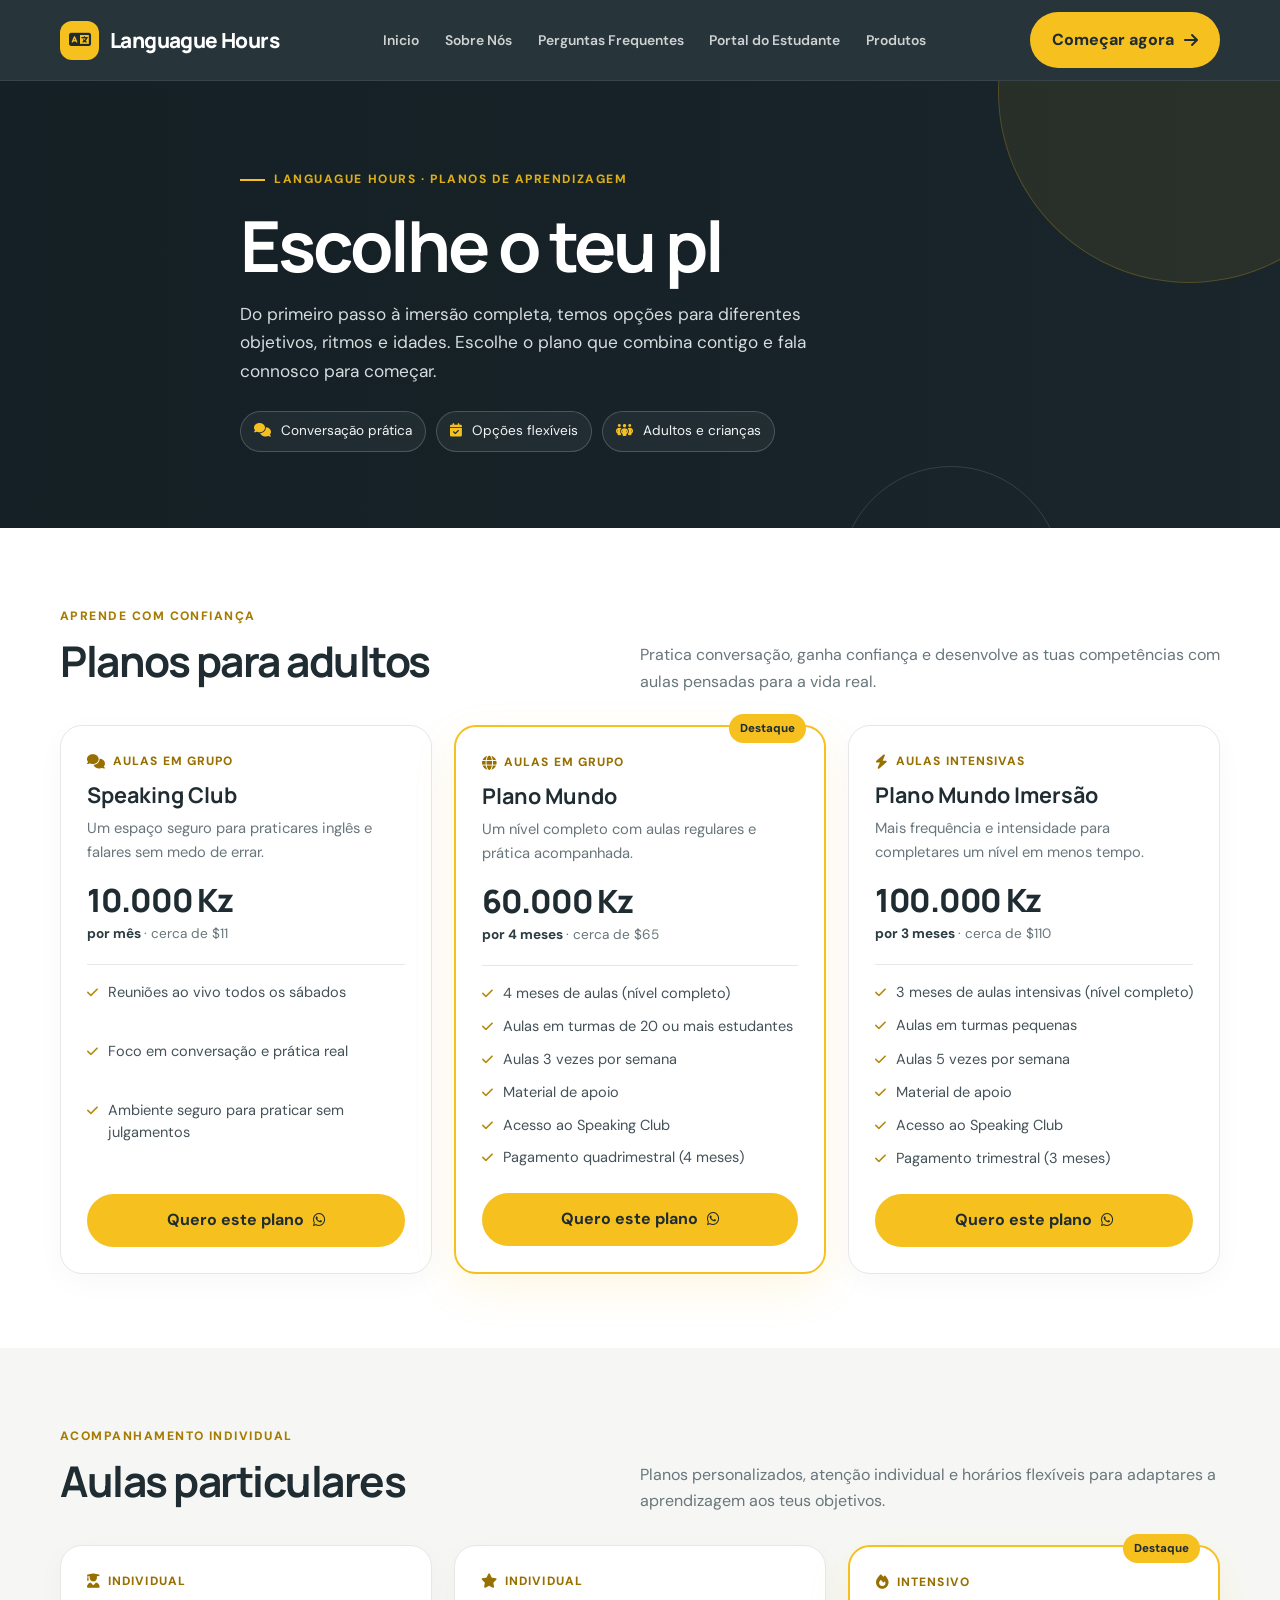
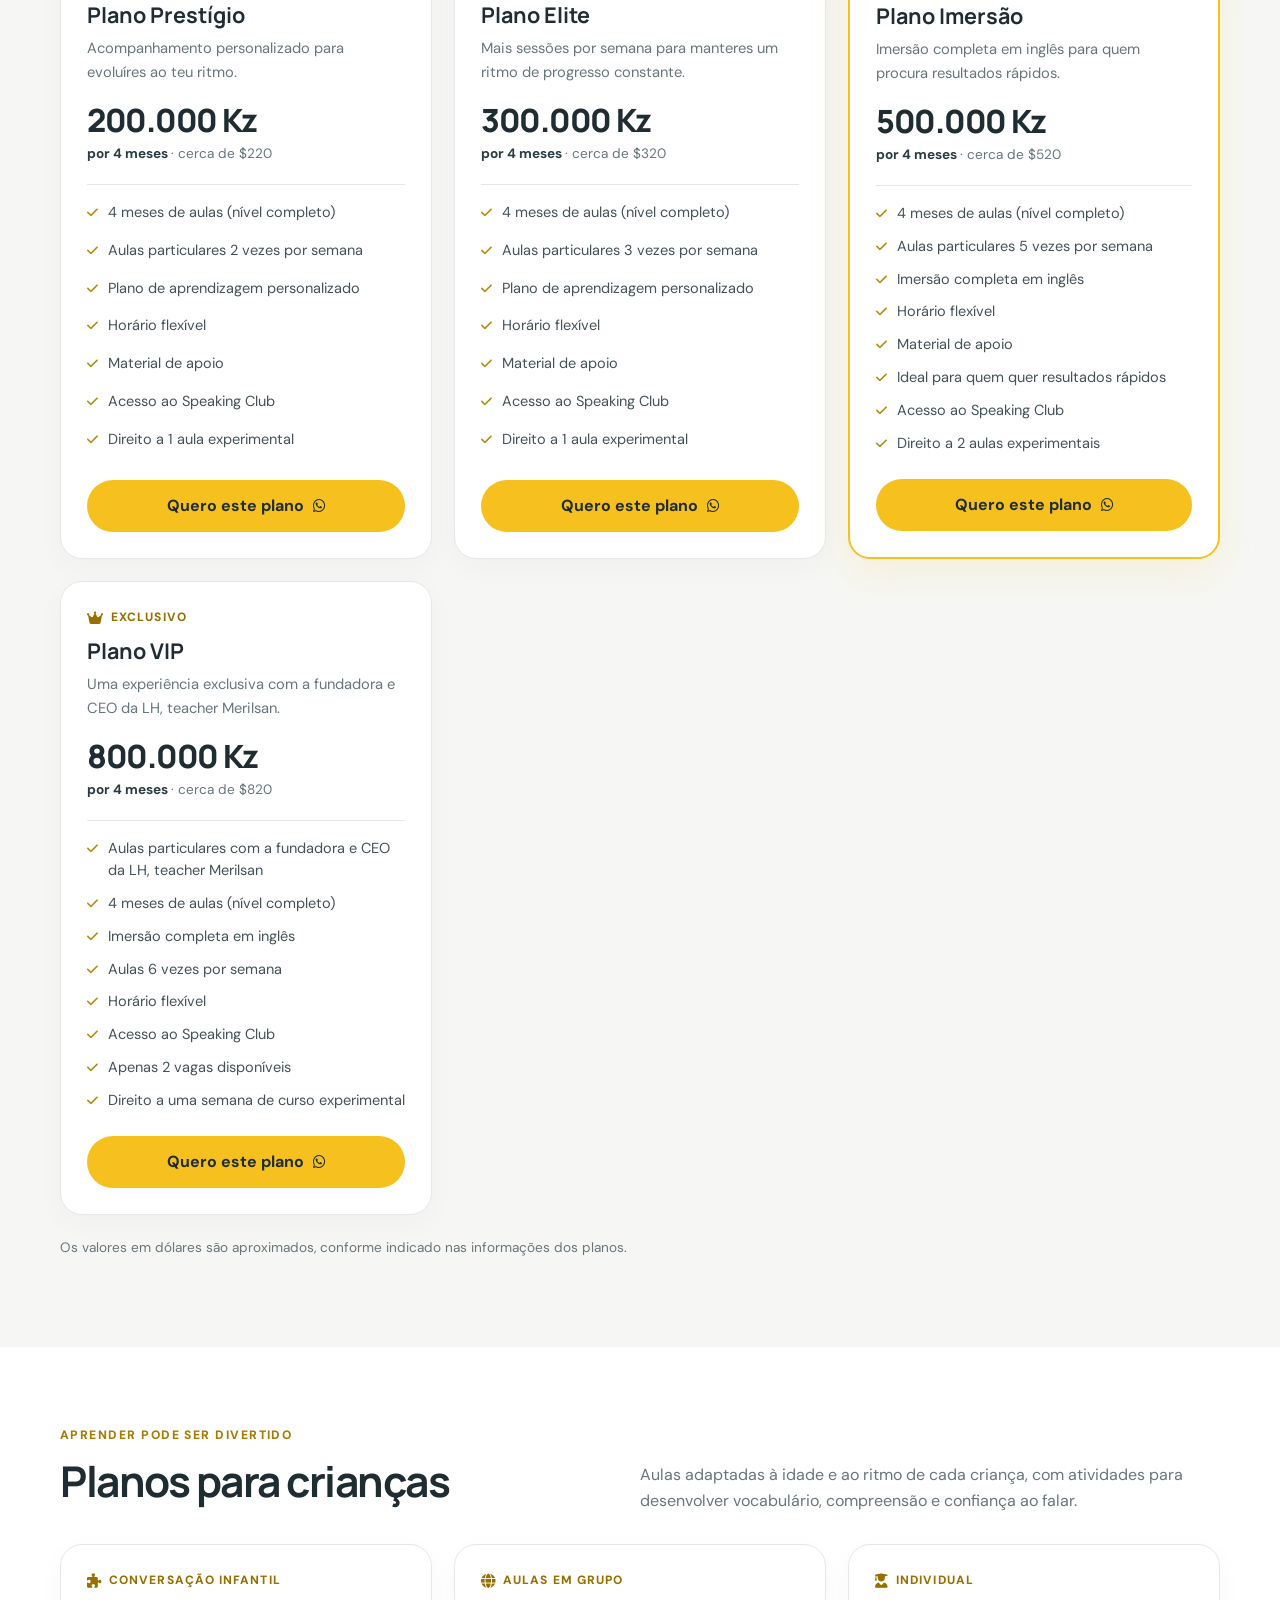
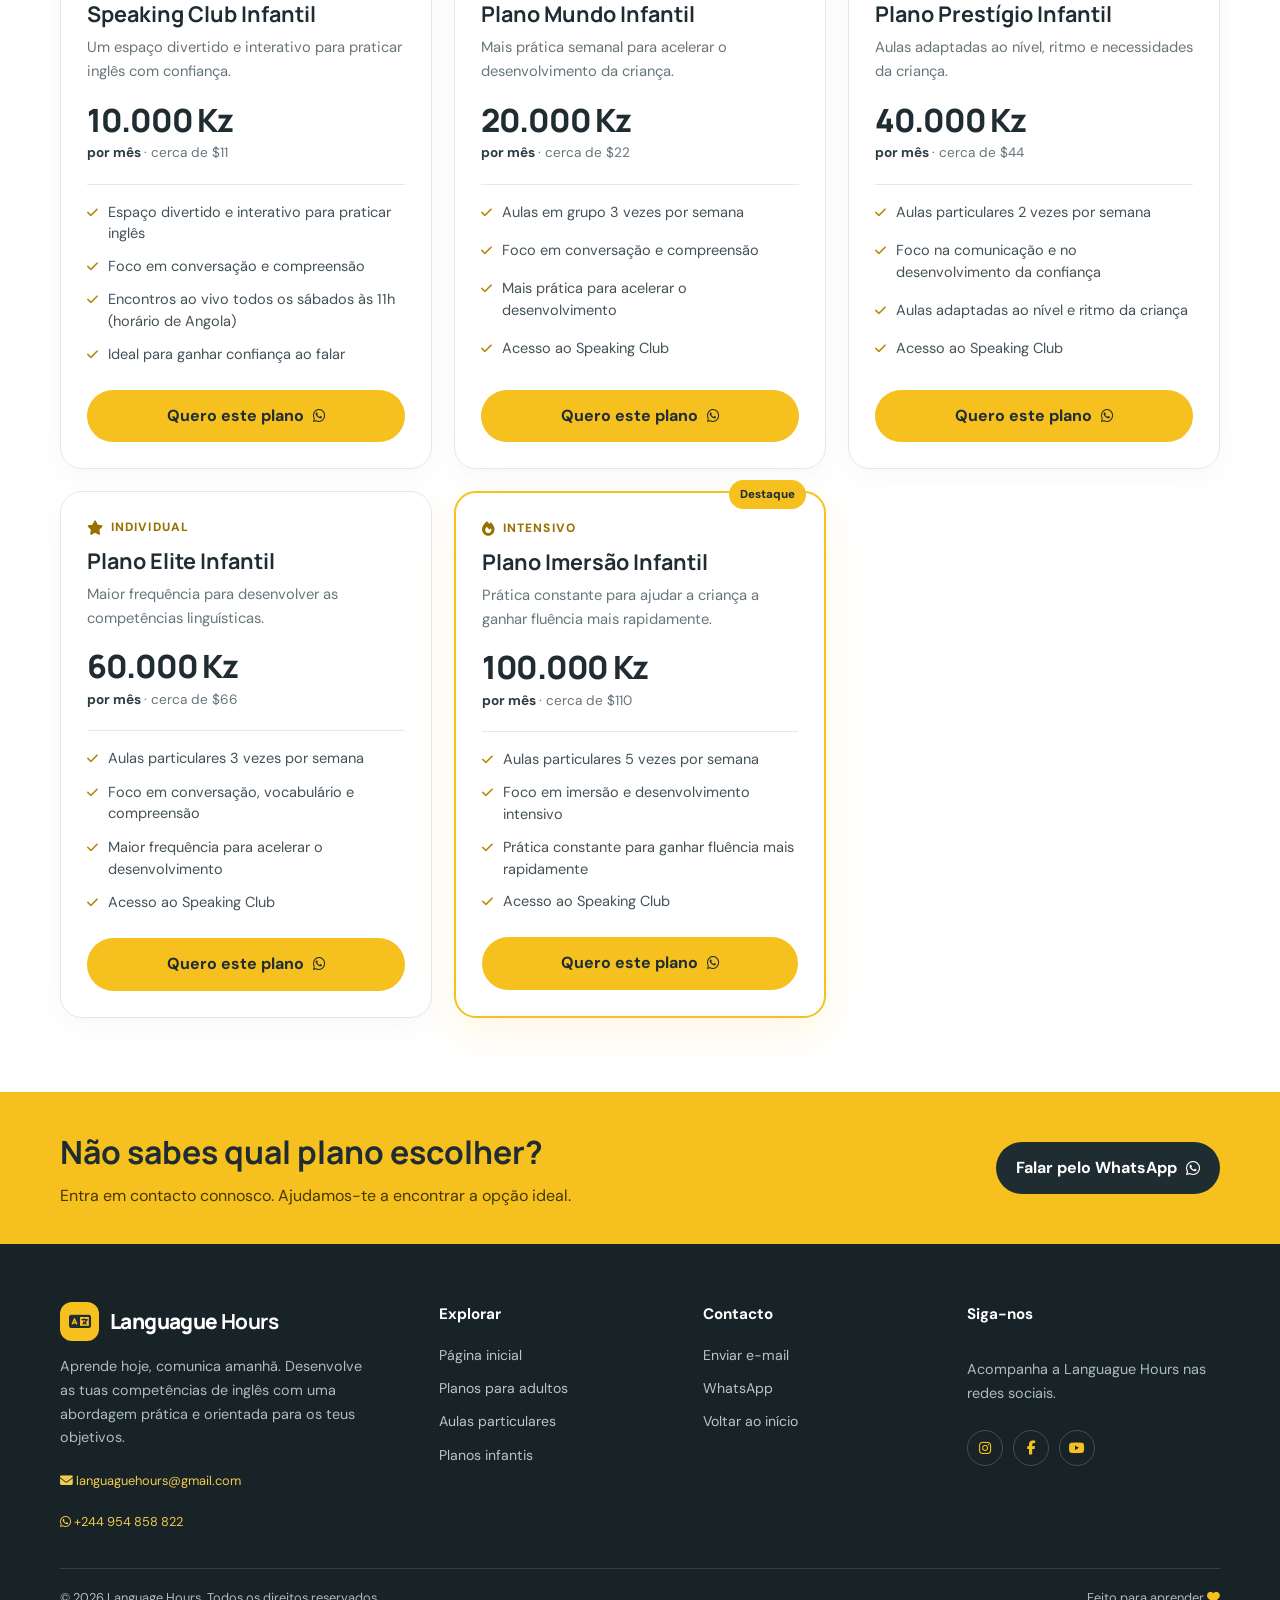
==== Curso.html @ cc05e349 "alterações novas" ====
<!DOCTYPE html>
<html lang="pt">
 <head>
  <meta charset="utf-8"/>
  <meta content="width=device-width, initial-scale=1.0" name="viewport"/>
  <meta content="Conhece os planos de inglês para adultos e crianças da Languague Hours." name="description"/>
  <meta content="#1f2c32" name="theme-color"/>
  <title>
   Planos e Cursos — Languague Hours
  </title>
  <link href="https://fonts.googleapis.com" rel="preconnect"/>
  <link crossorigin="" href="https://fonts.gstatic.com" rel="preconnect"/>
  <link href="https://fonts.googleapis.com/css2?family=DM+Sans:wght@400;500;600;700&amp;family=Manrope:wght@400;500;600;700;800&amp;display=swap" rel="stylesheet"/>
  <link href="https://cdnjs.cloudflare.com/ajax/libs/font-awesome/6.7.2/css/all.min.css" rel="stylesheet"/>
 <link rel="stylesheet" href="css/curso.css">
 </head>
 <body>
  <header class="header" id="inicio">
   <div class="container nav">
    <a aria-label="Languague Hours, página inicial" class="brand" href="home.html#inicio">
     <span class="brand-mark">
      <i aria-hidden="true" class="fa-solid fa-language">
      </i>
     </span>
     <span>
      Languague Hours
     </span>
    </a>
    <nav aria-label="Navegação principal" class="nav-links" id="navLinks">
     <a href="index.html">
      Inicio
     </a>
     <a href="home.html#metodo">
      Sobre Nós
     </a>
     <a href="home.html#testemunhos">
      Perguntas Frequentes
     </a>
     <a href="home.html#contacto">
      Portal do Estudante
     </a>
     <a href="home.html#metodo">
      Produtos
     </a>
    </nav>
    <div class="nav-actions">
    
     <a class="btn btn-gold" href="#contacto">
      Começar agora
      <i aria-hidden="true" class="fa-solid fa-arrow-right">
      </i>
     </a>
     <button aria-controls="navLinks" aria-expanded="false" aria-label="Abrir menu" class="menu-toggle" id="menuToggle" type="button">
      <i aria-hidden="true" class="fa-solid fa-bars">
      </i>
     </button>
    </div>
   </div>
  </header>
  <main>
   <section class="plans-hero plans-video-banner" aria-label="Banner de apresentação Languague Hours">
    <!-- Slides de vídeo do banner: coloque os seus MP4 na pasta video/ com estes nomes. -->
    <div class="plans-video-slides" id="plansVideoSlides" aria-hidden="true">
     <video class="plans-video-slide is-active" muted playsinline preload="metadata" autoplay src="video/16077069_3840_2160_30fps.mp4"></video>
     <video class="plans-video-slide" muted playsinline preload="metadata" src="video/17176357_1920_1080_50fps.mp4"></video>
     <video class="plans-video-slide" muted playsinline preload="metadata" src="video/8108609-uhd_4096_2160_25fps.mp4"></video>
     <video class="plans-video-slide" muted playsinline preload="metadata" src="video/16077069_3840_2160_30fps.mp4"></video>
     <video class="plans-video-slide" muted playsinline preload="metadata" src="video/17176357_1920_1080_50fps.mp4"></video>
    </div>
    <div class="plans-video-overlay" aria-hidden="true"></div>
    <div class="container hero-inner">
     <span class="eyebrow">
      Languague Hours · Planos de aprendizagem
     </span>
     <h1 id="plansTypingTitle" aria-label="Escolhe o teu plano. Começa a falar inglês.">
      <span id="plansTypingFirst"></span>
      <br/>
      <em id="plansTypingSecond"></em>
     </h1>
     <p>
      Do primeiro passo à imersão completa, temos opções para diferentes objetivos, ritmos e idades. Escolhe o plano que combina contigo e fala connosco para começar.
     </p>
     <div class="hero-pills">
      <span>
       <i class="fa-solid fa-comments">
       </i>
       Conversação prática
      </span>
      <span>
       <i class="fa-solid fa-calendar-check">
       </i>
       Opções flexíveis
      </span>
      <span>
       <i class="fa-solid fa-people-group">
       </i>
       Adultos e crianças
      </span>
     </div>
    </div>
   </section>
   <section class="section" id="adultos">
    <div class="container">
     <div class="section-heading">
      <div>
       <span class="section-kicker">
        Aprende com confiança
       </span>
       <h2>
        Planos para adultos
       </h2>
      </div>
      <p>
       Pratica conversação, ganha confiança e desenvolve as tuas competências com aulas pensadas para a vida real.
      </p>
     </div>
     <div class="plan-grid">
      <article class="plan-card">
       <span class="plan-label">
        <i class="fa-solid fa-comments">
        </i>
        Aulas em grupo
       </span>
       <h3>
        Speaking Club
       </h3>
       <p class="plan-description">
        Um espaço seguro para praticares inglês e falares sem medo de errar.
       </p>
       <p class="price">
        10.000 Kz
       </p>
       <div class="price-period">
        <strong>
         por mês
        </strong>
        · cerca de $11
       </div>
       <div class="plan-divider">
       </div>
       <ul class="features">
        <li>
         <i class="fa-solid fa-check">
         </i>
         <span>
          Reuniões ao vivo todos os sábados
         </span>
        </li>
        <li>
         <i class="fa-solid fa-check">
         </i>
         <span>
          Foco em conversação e prática real
         </span>
        </li>
        <li>
         <i class="fa-solid fa-check">
         </i>
         <span>
          Ambiente seguro para praticar sem julgamentos
         </span>
        </li>
       </ul>
       <a class="btn plan-button" href="https://wa.me/244954858822?text=Ol%C3%A1%2C%20quero%20inscrever-me%20no%20Speaking%20Club%20para%20adultos.">
        Quero este plano
        <i class="fa-brands fa-whatsapp">
        </i>
       </a>
      </article>
      <article class="plan-card featured">
       <span class="plan-label">
        <i class="fa-solid fa-globe">
        </i>
        Aulas em grupo
       </span>
       <h3>
        Plano Mundo
       </h3>
       <p class="plan-description">
        Um nível completo com aulas regulares e prática acompanhada.
       </p>
       <p class="price">
        60.000 Kz
       </p>
       <div class="price-period">
        <strong>
         por 4 meses
        </strong>
        · cerca de $65
       </div>
       <div class="plan-divider">
       </div>
       <ul class="features">
        <li>
         <i class="fa-solid fa-check">
         </i>
         <span>
          4 meses de aulas (nível completo)
         </span>
        </li>
        <li>
         <i class="fa-solid fa-check">
         </i>
         <span>
          Aulas em turmas de 20 ou mais estudantes
         </span>
        </li>
        <li>
         <i class="fa-solid fa-check">
         </i>
         <span>
          Aulas 3 vezes por semana
         </span>
        </li>
        <li>
         <i class="fa-solid fa-check">
         </i>
         <span>
          Material de apoio
         </span>
        </li>
        <li>
         <i class="fa-solid fa-check">
         </i>
         <span>
          Acesso ao Speaking Club
         </span>
        </li>
        <li>
         <i class="fa-solid fa-check">
         </i>
         <span>
          Pagamento quadrimestral (4 meses)
         </span>
        </li>
       </ul>
       <a class="btn plan-button" href="https://wa.me/244954858822?text=Ol%C3%A1%2C%20quero%20inscrever-me%20no%20Plano%20Mundo%20para%20adultos.">
        Quero este plano
        <i class="fa-brands fa-whatsapp">
        </i>
       </a>
      </article>
      <article class="plan-card">
       <span class="plan-label">
        <i class="fa-solid fa-bolt">
        </i>
        Aulas intensivas
       </span>
       <h3>
        Plano Mundo Imersão
       </h3>
       <p class="plan-description">
        Mais frequência e intensidade para completares um nível em menos tempo.
       </p>
       <p class="price">
        100.000 Kz
       </p>
       <div class="price-period">
        <strong>
         por 3 meses
        </strong>
        · cerca de $110
       </div>
       <div class="plan-divider">
       </div>
       <ul class="features">
        <li>
         <i class="fa-solid fa-check">
         </i>
         <span>
          3 meses de aulas intensivas (nível completo)
         </span>
        </li>
        <li>
         <i class="fa-solid fa-check">
         </i>
         <span>
          Aulas em turmas pequenas
         </span>
        </li>
        <li>
         <i class="fa-solid fa-check">
         </i>
         <span>
          Aulas 5 vezes por semana
         </span>
        </li>
        <li>
         <i class="fa-solid fa-check">
         </i>
         <span>
          Material de apoio
         </span>
        </li>
        <li>
         <i class="fa-solid fa-check">
         </i>
         <span>
          Acesso ao Speaking Club
         </span>
        </li>
        <li>
         <i class="fa-solid fa-check">
         </i>
         <span>
          Pagamento trimestral (3 meses)
         </span>
        </li>
       </ul>
       <a class="btn plan-button" href="https://wa.me/244954858822?text=Ol%C3%A1%2C%20quero%20inscrever-me%20no%20Plano%20Mundo%20Imers%C3%A3o.">
        Quero este plano
        <i class="fa-brands fa-whatsapp">
        </i>
       </a>
      </article>
     </div>
    </div>
   </section>
   <section class="section section-soft" id="particulares">
    <div class="container">
     <div class="section-heading">
      <div>
       <span class="section-kicker">
        Acompanhamento individual
       </span>
       <h2>
        Aulas particulares
       </h2>
      </div>
      <p>
       Planos personalizados, atenção individual e horários flexíveis para adaptares a aprendizagem aos teus objetivos.
      </p>
     </div>
     <div class="plan-grid">
      <article class="plan-card">
       <span class="plan-label">
        <i class="fa-solid fa-user-graduate">
        </i>
        Individual
       </span>
       <h3>
        Plano Prestígio
       </h3>
       <p class="plan-description">
        Acompanhamento personalizado para evoluíres ao teu ritmo.
       </p>
       <p class="price">
        200.000 Kz
       </p>
       <div class="price-period">
        <strong>
         por 4 meses
        </strong>
        · cerca de $220
       </div>
       <div class="plan-divider">
       </div>
       <ul class="features">
        <li>
         <i class="fa-solid fa-check">
         </i>
         <span>
          4 meses de aulas (nível completo)
         </span>
        </li>
        <li>
         <i class="fa-solid fa-check">
         </i>
         <span>
          Aulas particulares 2 vezes por semana
         </span>
        </li>
        <li>
         <i class="fa-solid fa-check">
         </i>
         <span>
          Plano de aprendizagem personalizado
         </span>
        </li>
        <li>
         <i class="fa-solid fa-check">
         </i>
         <span>
          Horário flexível
         </span>
        </li>
        <li>
         <i class="fa-solid fa-check">
         </i>
         <span>
          Material de apoio
         </span>
        </li>
        <li>
         <i class="fa-solid fa-check">
         </i>
         <span>
          Acesso ao Speaking Club
         </span>
        </li>
        <li>
         <i class="fa-solid fa-check">
         </i>
         <span>
          Direito a 1 aula experimental
         </span>
        </li>
       </ul>
       <a class="btn plan-button" href="https://wa.me/244954858822?text=Ol%C3%A1%2C%20quero%20o%20Plano%20Prest%C3%ADgio%20de%20aulas%20particulares.">
        Quero este plano
        <i class="fa-brands fa-whatsapp">
        </i>
       </a>
      </article>
      <article class="plan-card">
       <span class="plan-label">
        <i class="fa-solid fa-star">
        </i>
        Individual
       </span>
       <h3>
        Plano Elite
       </h3>
       <p class="plan-description">
        Mais sessões por semana para manteres um ritmo de progresso constante.
       </p>
       <p class="price">
        300.000 Kz
       </p>
       <div class="price-period">
        <strong>
         por 4 meses
        </strong>
        · cerca de $320
       </div>
       <div class="plan-divider">
       </div>
       <ul class="features">
        <li>
         <i class="fa-solid fa-check">
         </i>
         <span>
          4 meses de aulas (nível completo)
         </span>
        </li>
        <li>
         <i class="fa-solid fa-check">
         </i>
         <span>
          Aulas particulares 3 vezes por semana
         </span>
        </li>
        <li>
         <i class="fa-solid fa-check">
         </i>
         <span>
          Plano de aprendizagem personalizado
         </span>
        </li>
        <li>
         <i class="fa-solid fa-check">
         </i>
         <span>
          Horário flexível
         </span>
        </li>
        <li>
         <i class="fa-solid fa-check">
         </i>
         <span>
          Material de apoio
         </span>
        </li>
        <li>
         <i class="fa-solid fa-check">
         </i>
         <span>
          Acesso ao Speaking Club
         </span>
        </li>
        <li>
         <i class="fa-solid fa-check">
         </i>
         <span>
          Direito a 1 aula experimental
         </span>
        </li>
       </ul>
       <a class="btn plan-button" href="https://wa.me/244954858822?text=Ol%C3%A1%2C%20quero%20o%20Plano%20Elite%20de%20aulas%20particulares.">
        Quero este plano
        <i class="fa-brands fa-whatsapp">
        </i>
       </a>
      </article>
      <article class="plan-card featured">
       <span class="plan-label">
        <i class="fa-solid fa-fire">
        </i>
        Intensivo
       </span>
       <h3>
        Plano Imersão
       </h3>
       <p class="plan-description">
        Imersão completa em inglês para quem procura resultados rápidos.
       </p>
       <p class="price">
        500.000 Kz
       </p>
       <div class="price-period">
        <strong>
         por 4 meses
        </strong>
        · cerca de $520
       </div>
       <div class="plan-divider">
       </div>
       <ul class="features">
        <li>
         <i class="fa-solid fa-check">
         </i>
         <span>
          4 meses de aulas (nível completo)
         </span>
        </li>
        <li>
         <i class="fa-solid fa-check">
         </i>
         <span>
          Aulas particulares 5 vezes por semana
         </span>
        </li>
        <li>
         <i class="fa-solid fa-check">
         </i>
         <span>
          Imersão completa em inglês
         </span>
        </li>
        <li>
         <i class="fa-solid fa-check">
         </i>
         <span>
          Horário flexível
         </span>
        </li>
        <li>
         <i class="fa-solid fa-check">
         </i>
         <span>
          Material de apoio
         </span>
        </li>
        <li>
         <i class="fa-solid fa-check">
         </i>
         <span>
          Ideal para quem quer resultados rápidos
         </span>
        </li>
        <li>
         <i class="fa-solid fa-check">
         </i>
         <span>
          Acesso ao Speaking Club
         </span>
        </li>
        <li>
         <i class="fa-solid fa-check">
         </i>
         <span>
          Direito a 2 aulas experimentais
         </span>
        </li>
       </ul>
       <a class="btn plan-button" href="https://wa.me/244954858822?text=Ol%C3%A1%2C%20quero%20o%20Plano%20Imers%C3%A3o%20de%20aulas%20particulares.">
        Quero este plano
        <i class="fa-brands fa-whatsapp">
        </i>
       </a>
      </article>
      <article class="plan-card">
       <span class="plan-label">
        <i class="fa-solid fa-crown">
        </i>
        Exclusivo
       </span>
       <h3>
        Plano VIP
       </h3>
       <p class="plan-description">
        Uma experiência exclusiva com a fundadora e CEO da LH, teacher Merilsan.
       </p>
       <p class="price">
        800.000 Kz
       </p>
       <div class="price-period">
        <strong>
         por 4 meses
        </strong>
        · cerca de $820
       </div>
       <div class="plan-divider">
       </div>
       <ul class="features">
        <li>
         <i class="fa-solid fa-check">
         </i>
         <span>
          Aulas particulares com a fundadora e CEO da LH, teacher Merilsan
         </span>
        </li>
        <li>
         <i class="fa-solid fa-check">
         </i>
         <span>
          4 meses de aulas (nível completo)
         </span>
        </li>
        <li>
         <i class="fa-solid fa-check">
         </i>
         <span>
          Imersão completa em inglês
         </span>
        </li>
        <li>
         <i class="fa-solid fa-check">
         </i>
         <span>
          Aulas 6 vezes por semana
         </span>
        </li>
        <li>
         <i class="fa-solid fa-check">
         </i>
         <span>
          Horário flexível
         </span>
        </li>
        <li>
         <i class="fa-solid fa-check">
         </i>
         <span>
          Acesso ao Speaking Club
         </span>
        </li>
        <li>
         <i class="fa-solid fa-check">
         </i>
         <span>
          Apenas 2 vagas disponíveis
         </span>
        </li>
        <li>
         <i class="fa-solid fa-check">
         </i>
         <span>
          Direito a uma semana de curso experimental
         </span>
        </li>
       </ul>
       <a class="btn plan-button" href="https://wa.me/244954858822?text=Ol%C3%A1%2C%20quero%20mais%20informa%C3%A7%C3%B5es%20sobre%20o%20Plano%20VIP.">
        Quero este plano
        <i class="fa-brands fa-whatsapp">
        </i>
       </a>
      </article>
     </div>
     <p class="section-note">
      Os valores em dólares são aproximados, conforme indicado nas informações dos planos.
     </p>
    </div>
   </section>
   <section class="section" id="criancas">
    <div class="container">
     <div class="section-heading">
      <div>
       <span class="section-kicker">
        Aprender pode ser divertido
       </span>
       <h2>
        Planos para crianças
       </h2>
      </div>
      <p>
       Aulas adaptadas à idade e ao ritmo de cada criança, com atividades para desenvolver vocabulário, compreensão e confiança ao falar.
      </p>
     </div>
     <div class="plan-grid">
      <article class="plan-card">
       <span class="plan-label">
        <i class="fa-solid fa-puzzle-piece">
        </i>
        Conversação infantil
       </span>
       <h3>
        Speaking Club Infantil
       </h3>
       <p class="plan-description">
        Um espaço divertido e interativo para praticar inglês com confiança.
       </p>
       <p class="price">
        10.000 Kz
       </p>
       <div class="price-period">
        <strong>
         por mês
        </strong>
        · cerca de $11
       </div>
       <div class="plan-divider">
       </div>
       <ul class="features">
        <li>
         <i class="fa-solid fa-check">
         </i>
         <span>
          Espaço divertido e interativo para praticar inglês
         </span>
        </li>
        <li>
         <i class="fa-solid fa-check">
         </i>
         <span>
          Foco em conversação e compreensão
         </span>
        </li>
        <li>
         <i class="fa-solid fa-check">
         </i>
         <span>
          Encontros ao vivo todos os sábados às 11h (horário de Angola)
         </span>
        </li>
        <li>
         <i class="fa-solid fa-check">
         </i>
         <span>
          Ideal para ganhar confiança ao falar
         </span>
        </li>
       </ul>
       <a class="btn plan-button" href="https://wa.me/244954858822?text=Ol%C3%A1%2C%20quero%20inscrever%20uma%20crian%C3%A7a%20no%20Speaking%20Club%20Infantil.">
        Quero este plano
        <i class="fa-brands fa-whatsapp">
        </i>
       </a>
      </article>
      <article class="plan-card">
       <span class="plan-label">
        <i class="fa-solid fa-globe">
        </i>
        Aulas em grupo
       </span>
       <h3>
        Plano Mundo Infantil
       </h3>
       <p class="plan-description">
        Mais prática semanal para acelerar o desenvolvimento da criança.
       </p>
       <p class="price">
        20.000 Kz
       </p>
       <div class="price-period">
        <strong>
         por mês
        </strong>
        · cerca de $22
       </div>
       <div class="plan-divider">
       </div>
       <ul class="features">
        <li>
         <i class="fa-solid fa-check">
         </i>
         <span>
          Aulas em grupo 3 vezes por semana
         </span>
        </li>
        <li>
         <i class="fa-solid fa-check">
         </i>
         <span>
          Foco em conversação e compreensão
         </span>
        </li>
        <li>
         <i class="fa-solid fa-check">
         </i>
         <span>
          Mais prática para acelerar o desenvolvimento
         </span>
        </li>
        <li>
         <i class="fa-solid fa-check">
         </i>
         <span>
          Acesso ao Speaking Club
         </span>
        </li>
       </ul>
       <a class="btn plan-button" href="https://wa.me/244954858822?text=Ol%C3%A1%2C%20quero%20o%20Plano%20Mundo%20Infantil.">
        Quero este plano
        <i class="fa-brands fa-whatsapp">
        </i>
       </a>
      </article>
      <article class="plan-card">
       <span class="plan-label">
        <i class="fa-solid fa-user-graduate">
        </i>
        Individual
       </span>
       <h3>
        Plano Prestígio Infantil
       </h3>
       <p class="plan-description">
        Aulas adaptadas ao nível, ritmo e necessidades da criança.
       </p>
       <p class="price">
        40.000 Kz
       </p>
       <div class="price-period">
        <strong>
         por mês
        </strong>
        · cerca de $44
       </div>
       <div class="plan-divider">
       </div>
       <ul class="features">
        <li>
         <i class="fa-solid fa-check">
         </i>
         <span>
          Aulas particulares 2 vezes por semana
         </span>
        </li>
        <li>
         <i class="fa-solid fa-check">
         </i>
         <span>
          Foco na comunicação e no desenvolvimento da confiança
         </span>
        </li>
        <li>
         <i class="fa-solid fa-check">
         </i>
         <span>
          Aulas adaptadas ao nível e ritmo da criança
         </span>
        </li>
        <li>
         <i class="fa-solid fa-check">
         </i>
         <span>
          Acesso ao Speaking Club
         </span>
        </li>
       </ul>
       <a class="btn plan-button" href="https://wa.me/244954858822?text=Ol%C3%A1%2C%20quero%20o%20Plano%20Prest%C3%ADgio%20Infantil.">
        Quero este plano
        <i class="fa-brands fa-whatsapp">
        </i>
       </a>
      </article>
      <article class="plan-card">
       <span class="plan-label">
        <i class="fa-solid fa-star">
        </i>
        Individual
       </span>
       <h3>
        Plano Elite Infantil
       </h3>
       <p class="plan-description">
        Maior frequência para desenvolver as competências linguísticas.
       </p>
       <p class="price">
        60.000 Kz
       </p>
       <div class="price-period">
        <strong>
         por mês
        </strong>
        · cerca de $66
       </div>
       <div class="plan-divider">
       </div>
       <ul class="features">
        <li>
         <i class="fa-solid fa-check">
         </i>
         <span>
          Aulas particulares 3 vezes por semana
         </span>
        </li>
        <li>
         <i class="fa-solid fa-check">
         </i>
         <span>
          Foco em conversação, vocabulário e compreensão
         </span>
        </li>
        <li>
         <i class="fa-solid fa-check">
         </i>
         <span>
          Maior frequência para acelerar o desenvolvimento
         </span>
        </li>
        <li>
         <i class="fa-solid fa-check">
         </i>
         <span>
          Acesso ao Speaking Club
         </span>
        </li>
       </ul>
       <a class="btn plan-button" href="https://wa.me/244954858822?text=Ol%C3%A1%2C%20quero%20o%20Plano%20Elite%20Infantil.">
        Quero este plano
        <i class="fa-brands fa-whatsapp">
        </i>
       </a>
      </article>
      <article class="plan-card featured">
       <span class="plan-label">
        <i class="fa-solid fa-fire">
        </i>
        Intensivo
       </span>
       <h3>
        Plano Imersão Infantil
       </h3>
       <p class="plan-description">
        Prática constante para ajudar a criança a ganhar fluência mais rapidamente.
       </p>
       <p class="price">
        100.000 Kz
       </p>
       <div class="price-period">
        <strong>
         por mês
        </strong>
        · cerca de $110
       </div>
       <div class="plan-divider">
       </div>
       <ul class="features">
        <li>
         <i class="fa-solid fa-check">
         </i>
         <span>
          Aulas particulares 5 vezes por semana
         </span>
        </li>
        <li>
         <i class="fa-solid fa-check">
         </i>
         <span>
          Foco em imersão e desenvolvimento intensivo
         </span>
        </li>
        <li>
         <i class="fa-solid fa-check">
         </i>
         <span>
          Prática constante para ganhar fluência mais rapidamente
         </span>
        </li>
        <li>
         <i class="fa-solid fa-check">
         </i>
         <span>
          Acesso ao Speaking Club
         </span>
        </li>
       </ul>
       <a class="btn plan-button" href="https://wa.me/244954858822?text=Ol%C3%A1%2C%20quero%20o%20Plano%20Imers%C3%A3o%20Infantil.">
        Quero este plano
        <i class="fa-brands fa-whatsapp">
        </i>
       </a>
      </article>
     </div>
    </div>
   </section>
   <section class="contact-strip">
    <div class="container contact-inner">
     <div>
      <h2>
       Não sabes qual plano escolher?
      </h2>
      <p>
       Entra em contacto connosco. Ajudamos-te a encontrar a opção ideal.
      </p>
     </div>
     <a class="btn btn-dark" href="https://wa.me/244954858822?text=Ol%C3%A1%2C%20preciso%20de%20ajuda%20para%20escolher%20um%20plano%20de%20ingl%C3%AAs.">
      Falar pelo WhatsApp
      <i class="fa-brands fa-whatsapp">
      </i>
     </a>
    </div>
   </section>
  </main>
  <footer class="footer" id="contacto">
   <div class="container">
    <div class="footer-top">
     <div class="footer-about">
      <a class="brand footer-brand" href="home.html">
       <span class="brand-mark">
        <i class="fa-solid fa-language">
        </i>
       </span>
       <span>
        Languague
        <b>
         Hours
        </b>
       </span>
      </a>
      <p>
       Aprende hoje, comunica amanhã. Desenvolve as tuas competências de inglês com uma abordagem prática e orientada para os teus objetivos.
      </p>
      <div class="footer-badge">
       <i class="fa-solid fa-envelope">
       </i>
       languaguehours@gmail.com
      </div>
      <div class="footer-badge">
       <i class="fa-brands fa-whatsapp">
       </i>
       +244 954 858 822
      </div>
     </div>
     <div class="footer-col">
      <h3>
       Explorar
      </h3>
      <a href="home.html#inicio">
       Página inicial
      </a>
      <a href="#adultos">
       Planos para adultos
      </a>
      <a href="#particulares">
       Aulas particulares
      </a>
      <a href="#criancas">
       Planos infantis
      </a>
     </div>
     <div class="footer-col">
      <h3>
       Contacto
      </h3>
      <a href="mailto:languaguehours@gmail.com">
       Enviar e-mail
      </a>
      <a href="https://wa.me/244954858822">
       WhatsApp
      </a>
      <a href="#inicio">
       Voltar ao início
      </a>
     </div>
     <div class="footer-col">
      <h3>
       Siga-nos
      </h3>
      <p class="footer-social-copy">
       Acompanha a Languague Hours nas redes sociais.
      </p>
      <div class="socials">
       <a aria-label="Instagram" href="#">
        <i class="fa-brands fa-instagram">
        </i>
       </a>
       <a aria-label="Facebook" href="#">
        <i class="fa-brands fa-facebook-f">
        </i>
       </a>
       <a aria-label="YouTube" href="#">
        <i class="fa-brands fa-youtube">
        </i>
       </a>
      </div>
     </div>
    </div>
    <div class="footer-bottom">
     <span>
      © 2026 Language Hours. Todos os direitos reservados.
     </span>
     <a href="#inicio">
      Feito para aprender
      <i class="fa-solid fa-heart">
      </i>
     </a>
    </div>
   </div>
  </footer>
  <script>
   (() => {
      const header = document.querySelector('.header');
      const menuToggle = document.getElementById('menuToggle');
      const navLinks = document.getElementById('navLinks');
      const reducedMotion = window.matchMedia('(prefers-reduced-motion: reduce)').matches;

      // Animação de escrita no título do banner.
      const typingFirst = document.getElementById('plansTypingFirst');
      const typingSecond = document.getElementById('plansTypingSecond');

      if (typingFirst && typingSecond) {
        const firstText = 'Escolhe o teu plano.';
        const secondText = 'Começa a falar inglês.';

        if (reducedMotion) {
          typingFirst.textContent = firstText;
          typingSecond.textContent = secondText;
        } else {
          const cursor = document.createElement('span');
          cursor.className = 'typing-cursor';
          cursor.setAttribute('aria-hidden', 'true');
          typingFirst.appendChild(cursor);

          let line = 0;
          let character = 0;

          const typeTitle = () => {
            const currentText = line === 0 ? firstText : secondText;
            const target = line === 0 ? typingFirst : typingSecond;

            if (character < currentText.length) {
              target.insertBefore(document.createTextNode(currentText.charAt(character)), cursor);
              character++;
              window.setTimeout(typeTitle, 120);
              return;
            }

            if (line === 0) {
              line = 1;
              character = 0;
              typingSecond.appendChild(cursor);
              window.setTimeout(typeTitle, 300);
            } else {
              cursor.classList.add('typing-done');
            }
          };

          typeTitle();
        }
      }

      // Slides do banner: troca os vídeos sem mexer no texto nem na interface.
      const videoSlides = Array.from(document.querySelectorAll('.plans-video-slide'));
      if (videoSlides.length) {
        let activeVideo = Math.max(0, videoSlides.findIndex(video => video.classList.contains('is-active')));
        const playSlide = (index) => {
          videoSlides.forEach((video, i) => {
            const active = i === index;
            video.classList.toggle('is-active', active);
            if (active) {
              video.currentTime = 0;
              const playPromise = video.play();
              if (playPromise && typeof playPromise.catch === 'function') playPromise.catch(() => {});
            } else {
              video.pause();
            }
          });
          activeVideo = index;
        };
        playSlide(activeVideo);
        if (!reducedMotion && videoSlides.length > 1) {
          window.setInterval(() => playSlide((activeVideo + 1) % videoSlides.length), 8000);
        }
      }

      // Igual à página inicial: o cabeçalho ganha sombra ao deslocar a página.
      const updateHeader = () => {
        if (header) header.classList.toggle('scrolled', window.scrollY > 24);
      };
      updateHeader();
      window.addEventListener('scroll', updateHeader, { passive: true });

      const setMenu = (open) => {
        if (!menuToggle || !navLinks) return;
        navLinks.classList.toggle('open', open);
        menuToggle.setAttribute('aria-expanded', String(open));
        menuToggle.setAttribute('aria-label', open ? 'Fechar menu' : 'Abrir menu');
        menuToggle.innerHTML = open
          ? '<i class="fa-solid fa-xmark" aria-hidden="true"></i>'
          : '<i class="fa-solid fa-bars" aria-hidden="true"></i>';
        document.body.classList.toggle('menu-open', open && window.matchMedia('(max-width: 700px)').matches);
      };

      if (menuToggle && navLinks) {
        menuToggle.addEventListener('click', () => setMenu(menuToggle.getAttribute('aria-expanded') !== 'true'));
        navLinks.querySelectorAll('a').forEach(link => link.addEventListener('click', () => setMenu(false)));
        document.addEventListener('keydown', event => { if (event.key === 'Escape') setMenu(false); });
        document.addEventListener('click', event => {
          if (navLinks.classList.contains('open') && !navLinks.contains(event.target) && !menuToggle.contains(event.target)) setMenu(false);
        });
        window.addEventListener('resize', () => { if (window.innerWidth > 700) setMenu(false); });
      } 
      
    })();
  </script>
 </body>
</html>
---- css/curso.css ----
:root {
  --gold:#f6c01f;
  --gold-light:#ffdc70;
  --ink:#1f2c32;
  --ink-2:#2c3c43;
  --muted:#68767b;
  --paper:#f6f7f5;
  --white:#fff;
  --line:#e4e9e7;
  --radius:22px;
  --shadow:0 18px 55px rgba(31,44,50,.12)
}
* {
  box-sizing:border-box
}
html {
  scroll-behavior:smooth;
  scroll-padding-top:100px
}
body {
  margin:0;
  font-family:'DM Sans',sans-serif;
  color:var(--ink);
  line-height:1.65;
  background:#fff
}
a {
  color:inherit;
  text-decoration:none
}
button {
  font:inherit
}
body.menu-open {
  overflow:hidden
}
.container {
  width:min(1160px,calc(100% - 40px));
  margin-inline:auto
}
.header {
  position:sticky;
  top:0;
  z-index:100;
  background:rgba(255,255,255,.96);
  backdrop-filter:blur(14px);
  border-bottom:1px solid var(--line)
}
.nav {
  min-height:82px;
  display:flex;
  align-items:center;
  justify-content:space-between;
  gap:24px
}
.brand {
  display:inline-flex;
  align-items:center;
  gap:10px;
  font-family:Manrope,sans-serif;
  font-size:1.25rem;
  font-weight:700;
  white-space:nowrap
}
.brand b {
  color:#b98a00
}
.brand-mark {
  width:42px;
  height:42px;
  border-radius:14px;
  background:var(--ink);
  color:var(--gold);
  display:grid;
  place-items:center;
  font-size:1.25rem
}
.nav-links {
  display:flex;
  align-items:center;
  gap:23px;
  font-size:.91rem;
  font-weight:600
}
.nav-links a:hover,.footer-col a:hover {
  color:#a67b00
}
.nav-actions {
  display:flex;
  align-items:center;
  gap:14px
}
.nav-login {
  font-size:.88rem;
  font-weight:600
}
.btn {
  display:inline-flex;
  align-items:center;
  justify-content:center;
  gap:9px;
  border:0;
  border-radius:999px;
  padding:13px 20px;
  font-weight:700;
  transition:transform .2s,box-shadow .2s;
  background:var(--gold);
  color:var(--ink)
}
.btn:hover {
  transform:translateY(-2px);
  box-shadow:0 10px 24px #f6c01f45
}
.btn-small {
  padding:10px 16px;
  font-size:.88rem
}
.menu-toggle {
  display:none;
  border:0;
  background:var(--paper);
  border-radius:12px;
  padding:10px 12px;
  color:var(--ink)
}
.plans-hero {
  position:relative;
  overflow:hidden;
  background:var(--ink);
  color:white;
  padding:82px 0 76px
}
.plans-hero:before,.plans-hero:after {
  content:"";
  position:absolute;
  border-radius:50%;
  pointer-events:none
}
.plans-hero:before {
  width:380px;
  height:380px;
  background:#f6c01f12;
  right:-100px;
  top:-180px;
  border:1px solid #f6c01f35
}
.plans-hero:after {
  width:220px;
  height:220px;
  border:1px solid #ffffff20;
  right:17%;
  bottom:-160px
}
.hero-inner {
  position:relative;
  z-index:1;
  max-width:800px
}
.eyebrow {
  display:inline-flex;
  align-items:center;
  gap:9px;
  color:#dcae17;
  text-transform:uppercase;
  letter-spacing:.13em;
  font-size:.75rem;
  font-weight:800
}
.eyebrow:before {
  content:"";
  width:25px;
  height:2px;
  background:var(--gold)
}
.plans-hero h1 {
  font-family:Manrope,sans-serif;
  font-size:clamp(2.4rem,5.5vw,4.5rem);
  line-height:1.08;
  letter-spacing:-.045em;
  margin:17px 0
}
.plans-hero h1 em {
  font-style:normal;
  color:var(--gold)
}
.plans-hero p {
  max-width:640px;
  color:#d5dcde;
  font-size:1.08rem;
  margin:0 0 26px
}
.hero-pills {
  display:flex;
  flex-wrap:wrap;
  gap:10px
}
.hero-pills span {
  border:1px solid #ffffff30;
  background:#ffffff0d;
  border-radius:999px;
  padding:8px 13px;
  font-size:.85rem;
  color:#f3f5f5
}
.hero-pills i {
  color:var(--gold);
  margin-right:6px
}
.section {
  padding:74px 0
}
.section-soft {
  background:var(--paper)
}
.section-heading {
  display:flex;
  align-items:end;
  justify-content:space-between;
  gap:24px;
  margin-bottom:30px
}
.section-heading h2 {
  font-family:Manrope,sans-serif;
  font-size:clamp(1.8rem,3.4vw,2.65rem);
  line-height:1.15;
  letter-spacing:-.035em;
  margin:9px 0
}
.section-heading p {
  color:var(--muted);
  margin:0;
  max-width:580px
}
.section-kicker {
  font-size:.76rem;
  letter-spacing:.12em;
  text-transform:uppercase;
  font-weight:800;
  color:#a67b00
}
.plan-grid {
  display:grid;
  grid-template-columns:repeat(3,minmax(0,1fr));
  gap:22px;
  align-items:stretch
}
.plan-card {
  position:relative;
  display:flex;
  flex-direction:column;
  background:white;
  border:1px solid var(--line);
  border-radius:var(--radius);
  padding:26px;
  box-shadow:0 8px 28px #1f2c3208;
  transition:transform .22s,border-color .22s,box-shadow .22s;
  min-width:0
}
.plan-card:hover {
  transform:translateY(-5px);
  border-color:#e8c34d;
  box-shadow:var(--shadow)
}
.plan-card.featured {
  border:2px solid var(--gold);
  box-shadow:0 15px 42px #f6c01f20
}
.plan-card.featured:before {
  content:"Destaque";
  position:absolute;
  right:18px;
  top:-13px;
  border-radius:999px;
  background:var(--gold);
  color:var(--ink);
  font-size:.72rem;
  font-weight:800;
  padding:5px 11px
}
.plan-label {
  display:inline-flex;
  align-items:center;
  gap:7px;
  font-size:.75rem;
  text-transform:uppercase;
  letter-spacing:.09em;
  font-weight:800;
  color:#987000;
  margin-bottom:9px
}
.plan-label i {
  font-size:.9rem
}
.plan-card h3 {
  font-family:Manrope,sans-serif;
  font-size:1.35rem;
  line-height:1.25;
  margin:0 0 8px
}
.plan-description {
  color:var(--muted);
  font-size:.92rem;
  margin:0 0 17px;
  min-height:44px
}
.price {
  font-family:Manrope,sans-serif;
  font-size:clamp(1.65rem,2.5vw,2.1rem);
  line-height:1.2;
  font-weight:800;
  letter-spacing:-.04em;
  margin:0 0 3px
}
.price-period {
  font-size:.85rem;
  color:var(--muted);
  margin-bottom:19px
}
.price-period strong {
  color:var(--ink-2)
}
.plan-divider {
  height:1px;
  background:var(--line);
  margin-bottom:17px
}
.features {
  list-style:none;
  padding:0;
  margin:0 0 24px;
  display:grid;
  gap:11px;
  flex:1
}
.features li {
  display:flex;
  align-items:flex-start;
  gap:10px;
  font-size:.91rem;
  color:#445258;
  line-height:1.5
}
.features li i {
  color:#b28a0b;
  margin-top:5px;
  font-size:.78rem;
  flex-shrink:0
}
.plan-button {
  width:100%;
  margin-top:auto
}
.plan-button i {
  font-size:.9rem
}
.section-note {
  color:var(--muted);
  font-size:.85rem;
  margin-top:22px
}
.contact-strip {
  background:var(--gold);
  padding:34px 0
}
.contact-inner {
  display:flex;
  justify-content:space-between;
  align-items:center;
  gap:24px
}
.contact-inner h2 {
  font-family:Manrope,sans-serif;
  margin:0 0 5px;
  font-size:clamp(1.4rem,3vw,2rem)
}
.contact-inner p {
  margin:0;
  color:#453900
}
.btn-dark {
  background:var(--ink);
  color:white;
  white-space:nowrap
}
.btn-dark:hover {
  box-shadow:0 10px 24px #1f2c3230
}
.footer {
  background:#182328;
  color:#dce3e4;
  padding:58px 0 20px
}
.footer-top {
  display:grid;
  grid-template-columns:1.5fr 1fr 1fr 1.1fr;
  gap:34px;
  padding-bottom:36px
}
.footer-brand {
  color:#fff
}
.footer-about p,.footer-social-copy {
  font-size:.9rem;
  color:#aebbbf;
  max-width:320px
}
.footer-badge {
  font-size:.8rem;
  color:#f2ca4d;
  margin-top:20px
}
.footer-col {
  display:flex;
  flex-direction:column;
  align-items:flex-start;
  gap:10px;
  font-size:.88rem
}
.footer-col h3 {
  font-size:.95rem;
  color:#fff;
  margin:0 0 7px
}
.footer-col a {
  color:#b9c5c8
}
.socials {
  display:flex;
  gap:10px
}
.socials a {
  width:36px;
  height:36px;
  border:1px solid #ffffff30;
  border-radius:50%;
  display:grid;
  place-items:center;
  color:var(--gold)
}
.footer-bottom {
  border-top:1px solid #ffffff20;
  padding-top:18px;
  display:flex;
  justify-content:space-between;
  gap:15px;
  color:#aebbbf;
  font-size:.8rem
}
.footer-bottom i {
  color:var(--gold)
}
@media(max-width:950px) {
  .nav-links {
    gap:13px
  }
  .nav-login {
    display:none
  }
  .plan-grid {
    grid-template-columns:repeat(2,minmax(0,1fr))
  }
  .footer-top {
    grid-template-columns:repeat(2,minmax(0,1fr))
  }
}
@media(max-width:700px) {
  .container {
    width:min(100% - 30px,1160px)
  }
  .nav {
    min-height:72px
  }
  .menu-toggle {
    display:block
  }
  .nav-actions .btn {
    display:none
  }
  .nav-links {
    display:none;
    position:absolute;
    top:72px;
    left:0;
    right:0;
    background:#fff;
    border-bottom:1px solid var(--line);
    padding:18px 22px 22px;
    flex-direction:column;
    align-items:stretch;
    gap:0;
    box-shadow:0 18px 25px #1f2c3210
  }
  .nav-links.open {
    display:flex
  }
  .nav-links a {
    padding:12px 0;
    border-bottom:1px solid var(--line)
  }
  .nav-links a:last-child {
    border-bottom:0
  }
  .plans-hero {
    padding:62px 0 57px
  }
  .plans-hero p {
    font-size:1rem
  }
  .section {
    padding:55px 0
  }
  .section-heading {
    display:block
  }
  .section-heading p {
    margin-top:10px
  }
  .plan-grid {
    grid-template-columns:1fr;
    gap:17px
  }
  .plan-card {
    padding:24px
  }
  .plan-description {
    min-height:0
  }
  .contact-inner {
    align-items:flex-start;
    flex-direction:column
  }
  .footer-top {
    grid-template-columns:1fr;
    gap:27px
  }
  .footer-bottom {
    flex-direction:column
  }
  .hero-pills {
    gap:7px
  }
  .hero-pills span {
    font-size:.78rem
  }
}
@media(prefers-reduced-motion:reduce) {
  html {
    scroll-behavior:auto
  }
  .plan-card,.btn {
    transition:none
  }
}
/* Cabeçalho com a mesma identidade visual e animações da página inicial */
.header {
  position:sticky;
  top:0;
  z-index:100;
  color:#fff;
  background:rgba(31,44,50,.96);
  border-bottom:1px solid rgba(255,255,255,.08);
  backdrop-filter:blur(16px);
  -webkit-backdrop-filter:blur(16px);
  transition:box-shadow .25s,background .25s
}
.header.scrolled {
  box-shadow:0 8px 30px rgba(12,22,27,.18);
  background:rgba(25,37,42,.98)
}
.nav {
  min-height:80px;
  display:flex;
  align-items:center;
  justify-content:space-between;
  gap:24px
}
.brand {
  display:inline-flex;
  align-items:center;
  gap:11px;
  font:800 1.3rem Manrope,sans-serif;
  letter-spacing:-.6px;
  color:#fff;
  white-space:nowrap
}
.brand b {
  color:inherit
}
.brand-mark {
  width:39px;
  height:39px;
  display:grid;
  place-items:center;
  background:var(--gold);
  color:var(--ink);
  border-radius:12px;
  font-size:1.1rem;
  flex-shrink:0;
  transition:transform .25s
}
.brand:hover .brand-mark {
  transform:rotate(-7deg) scale(1.05)
}
.nav-links {
  display:flex;
  align-items:center;
  gap:clamp(14px,2vw,27px);
  color:rgba(255,255,255,.78);
  font-size:.87rem
}
.nav-links a {
  position:relative;
  padding:8px 0;
  transition:color .2s
}
.nav-links a:after {
  content:'';
  position:absolute;
  bottom:0;
  left:0;
  width:0;
  height:2px;
  background:var(--gold);
  transition:width .25s
}
.nav-links a:hover,.nav-links a:focus-visible,.nav-links a.active {
  color:#fff
}
.nav-links a:hover:after,.nav-links a:focus-visible:after,.nav-links a.active:after {
  width:100%
}
.nav-actions {
  display:flex;
  align-items:center;
  gap:15px
}
.nav-login {
  font-size:.85rem;
  font-weight:700;
  color:rgba(255,255,255,.8);
  white-space:nowrap;
  transition:color .2s
}
.nav-login:hover {
  color:var(--gold)
}
.header .btn {
  display:inline-flex;
  align-items:center;
  justify-content:center;
  gap:10px;
  padding:14px 21px;
  border-radius:999px;
  font-weight:800;
  border:1px solid transparent;
  transition:transform .2s,box-shadow .2s,background .2s
}
.header .btn-gold {
  background:var(--gold);
  color:var(--ink)
}
.header .btn-gold:hover {
  background:#ffd34d;
  transform:translateY(-2px);
  box-shadow:0 12px 25px rgba(31,44,50,.15)
}
.menu-toggle {
  display:none;
  background:transparent;
  border:0;
  color:#fff;
  font-size:1.4rem;
  padding:8px;
  cursor:pointer;
  border-radius:9px;
  transition:background .2s,transform .2s
}
.menu-toggle:hover {
  background:#ffffff12;
  transform:scale(1.04)
}
@media(max-width:900px) {
  .nav-links {
    gap:15px;
    font-size:.82rem
  }
  .nav-login {
    display:none
  }
}
@media(max-width:700px) {
  .nav {
    min-height:72px
  }
  .menu-toggle {
    display:block
  }
  .nav-actions>.btn {
    display:none
  }
  .nav-links {
    position:absolute;
    top:72px;
    left:15px;
    right:15px;
    display:flex;
    flex-direction:column;
    align-items:stretch;
    gap:4px;
    padding:15px;
    border:1px solid var(--line);
    border-radius:16px;
    background:#fff;
    color:var(--ink);
    box-shadow:var(--shadow);
    opacity:0;
    visibility:hidden;
    transform:translateY(-10px);
    transition:opacity .2s,visibility .2s,transform .2s
  }
  .nav-links.open {
    opacity:1;
    visibility:visible;
    transform:translateY(0)
  }
  .nav-links a {
    padding:11px 12px;
    border-radius:10px
  }
  .nav-links a:hover,.nav-links a:focus-visible,.nav-links a.active {
    background:#fff6d8;
    color:var(--ink)
  }
  .nav-links a:after {
    display:none
  }
}
@media(prefers-reduced-motion:reduce) {
  .header,.brand-mark,.nav-links,.nav-links a,.nav-links a:after,.header .btn,.menu-toggle {
    transition:none!important
  }
  .brand:hover .brand-mark,.menu-toggle:hover {
    transform:none
  }
}
  

/* Banner profissional com slides de vídeo — mantém a paleta e o conteúdo original */
.plans-video-banner {
  isolation: isolate;
  background: var(--ink);
}
.plans-video-slides,
.plans-video-overlay {
  position: absolute;
  inset: 0;
  overflow: hidden;
}
.plans-video-slides { z-index: -2; background: var(--ink); }
.plans-video-slide {
  position: absolute;
  inset: 0;
  width: 100%;
  height: 100%;
  object-fit: cover;
  opacity: 0;
  transform: scale(1.025);
  transition: opacity 1.2s ease, transform 7s ease;
}
.plans-video-slide.is-active {
  opacity: 1;
  transform: scale(1);
}
.plans-video-overlay {
  z-index: -1;
  background: linear-gradient(90deg, rgba(20,31,36,.92) 0%, rgba(20,31,36,.76) 52%, rgba(20,31,36,.48) 100%);
  pointer-events: none;
}
.plans-video-banner .hero-inner { z-index: 1; }
@media (prefers-reduced-motion: reduce) {
  .plans-video-slide { transition: none; transform: none; }
}
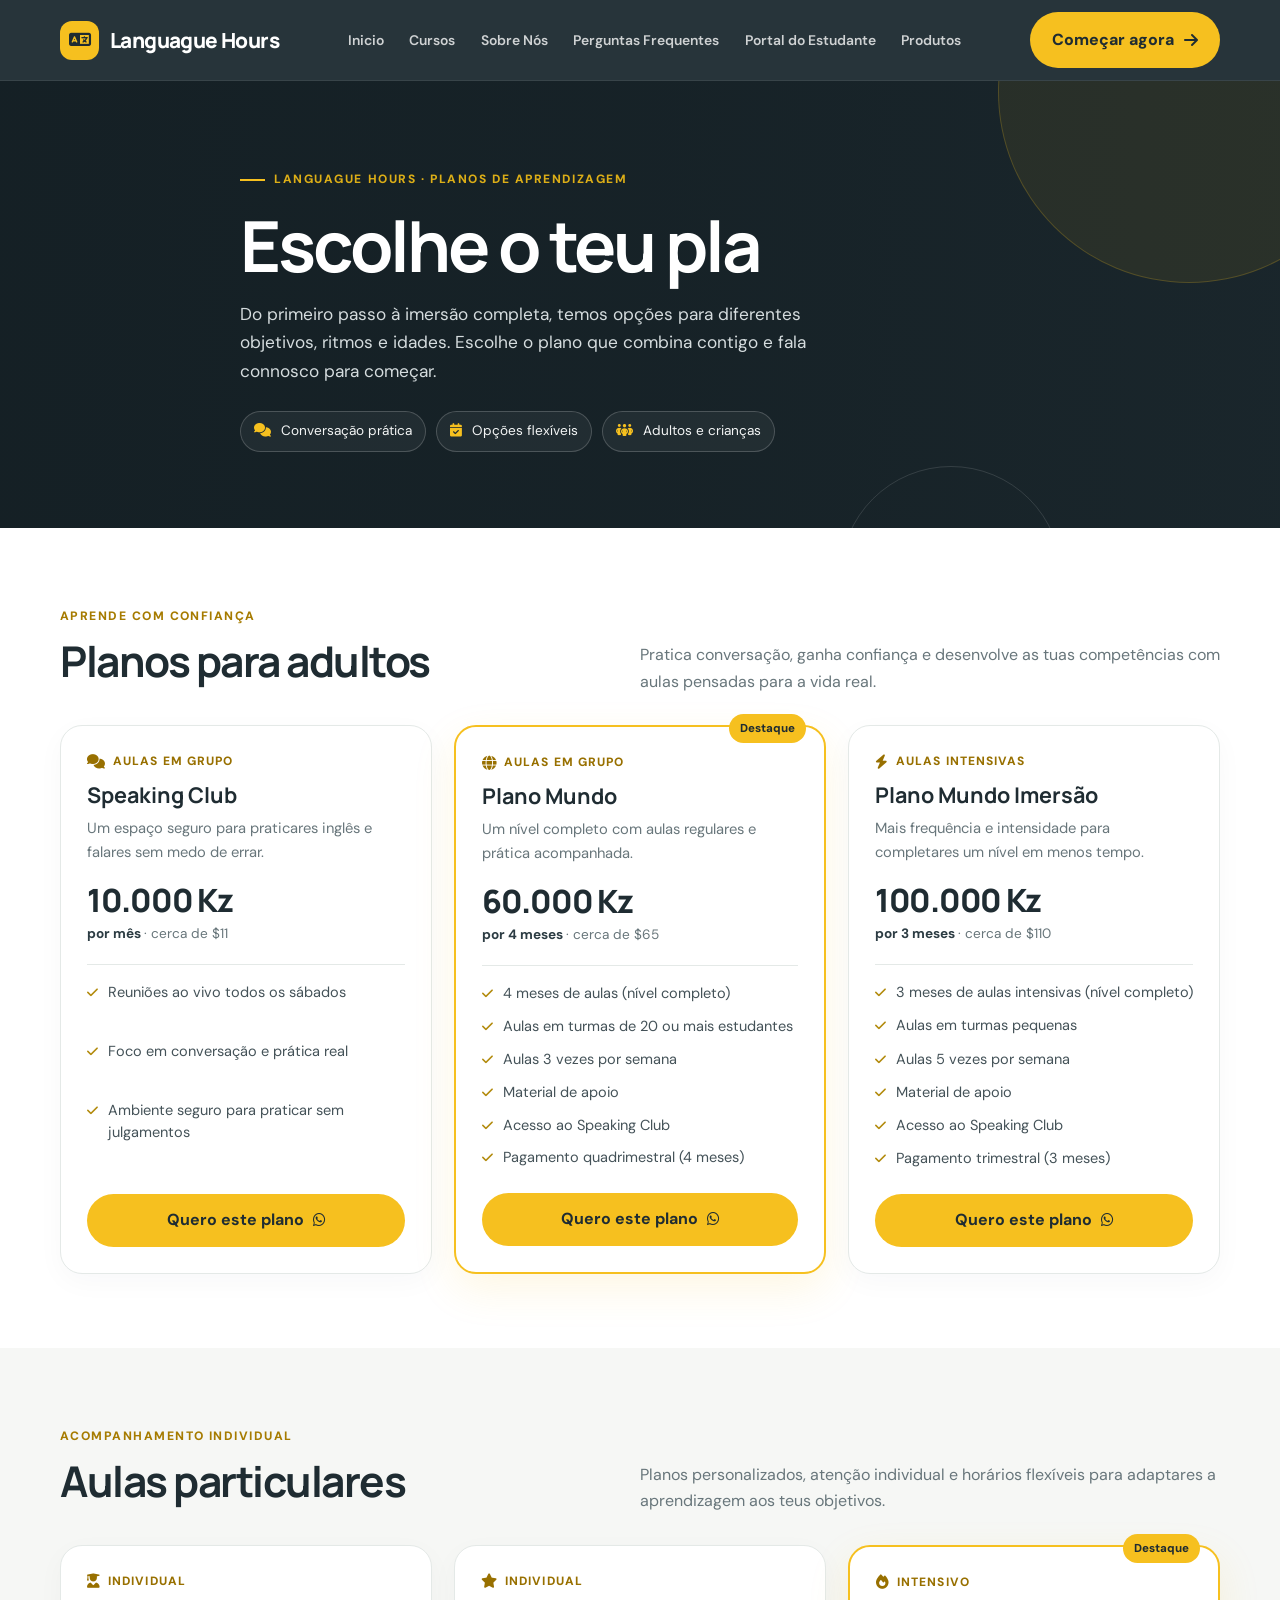
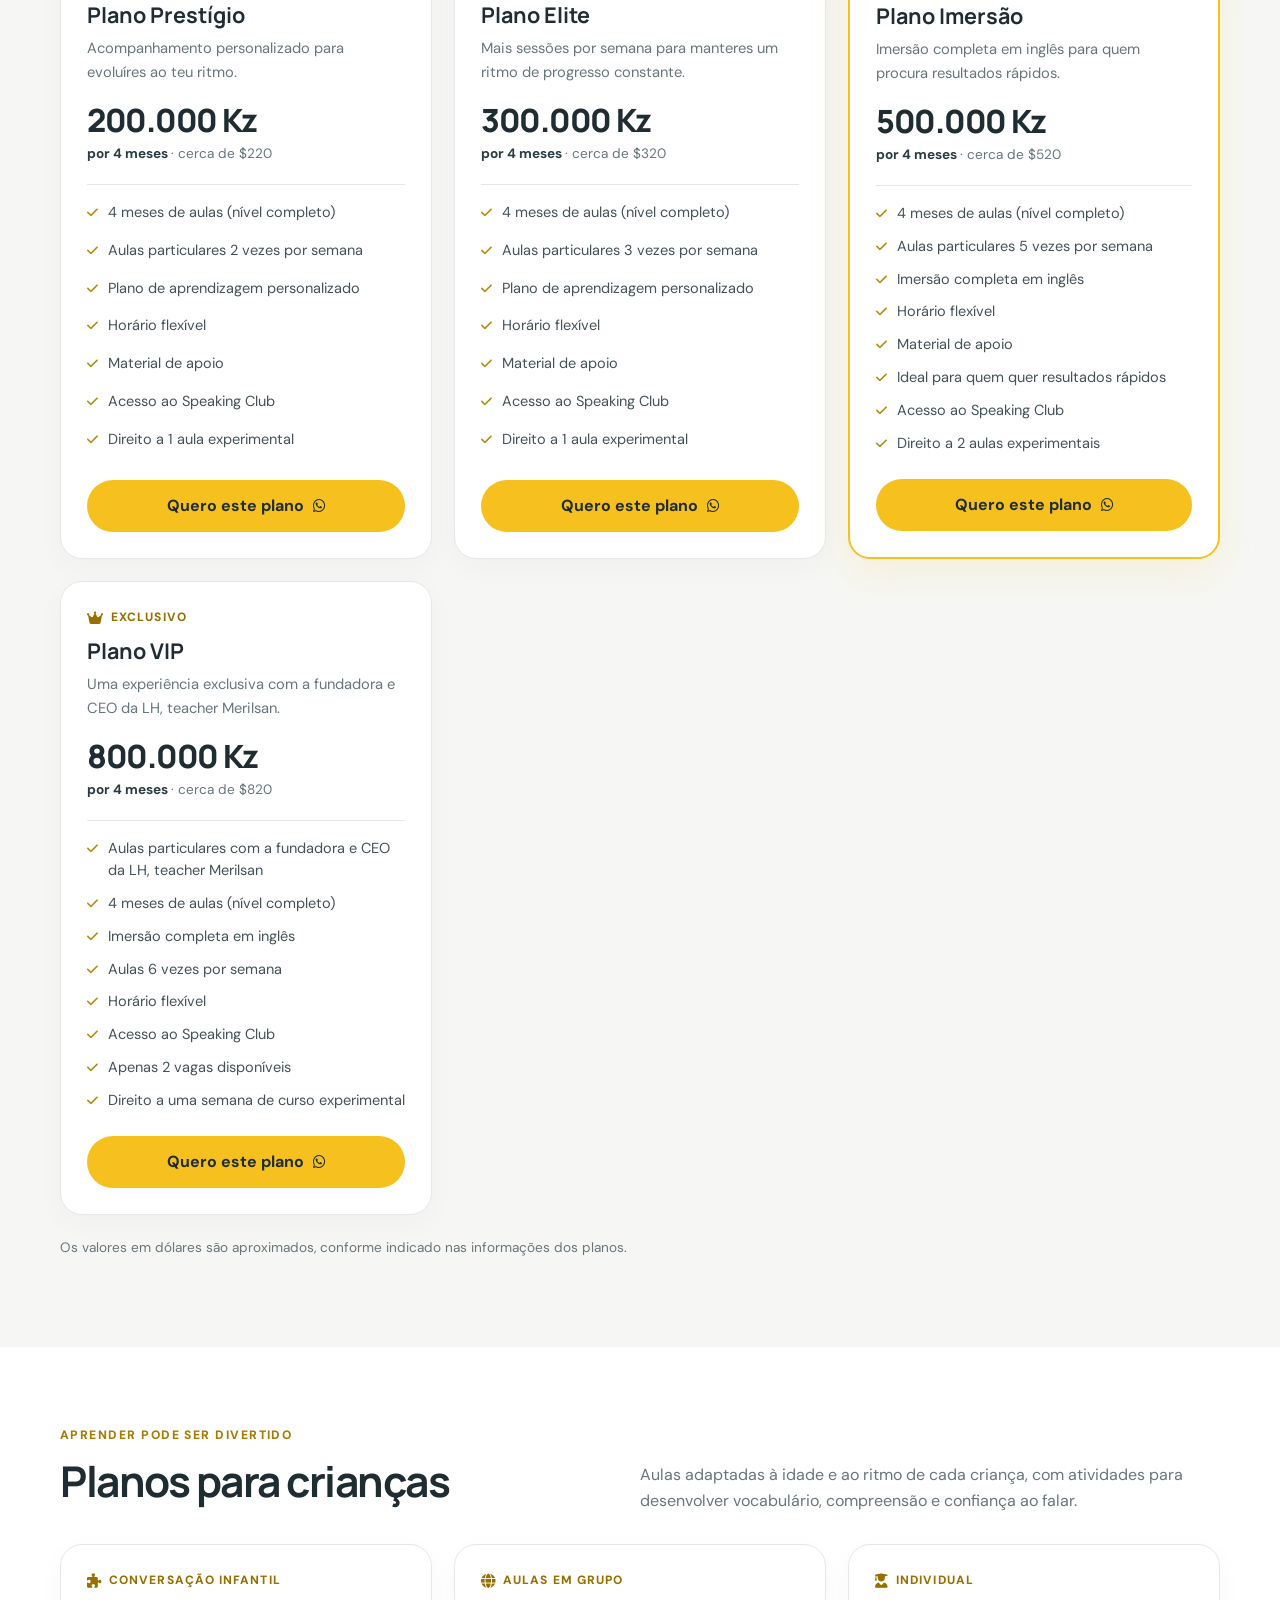
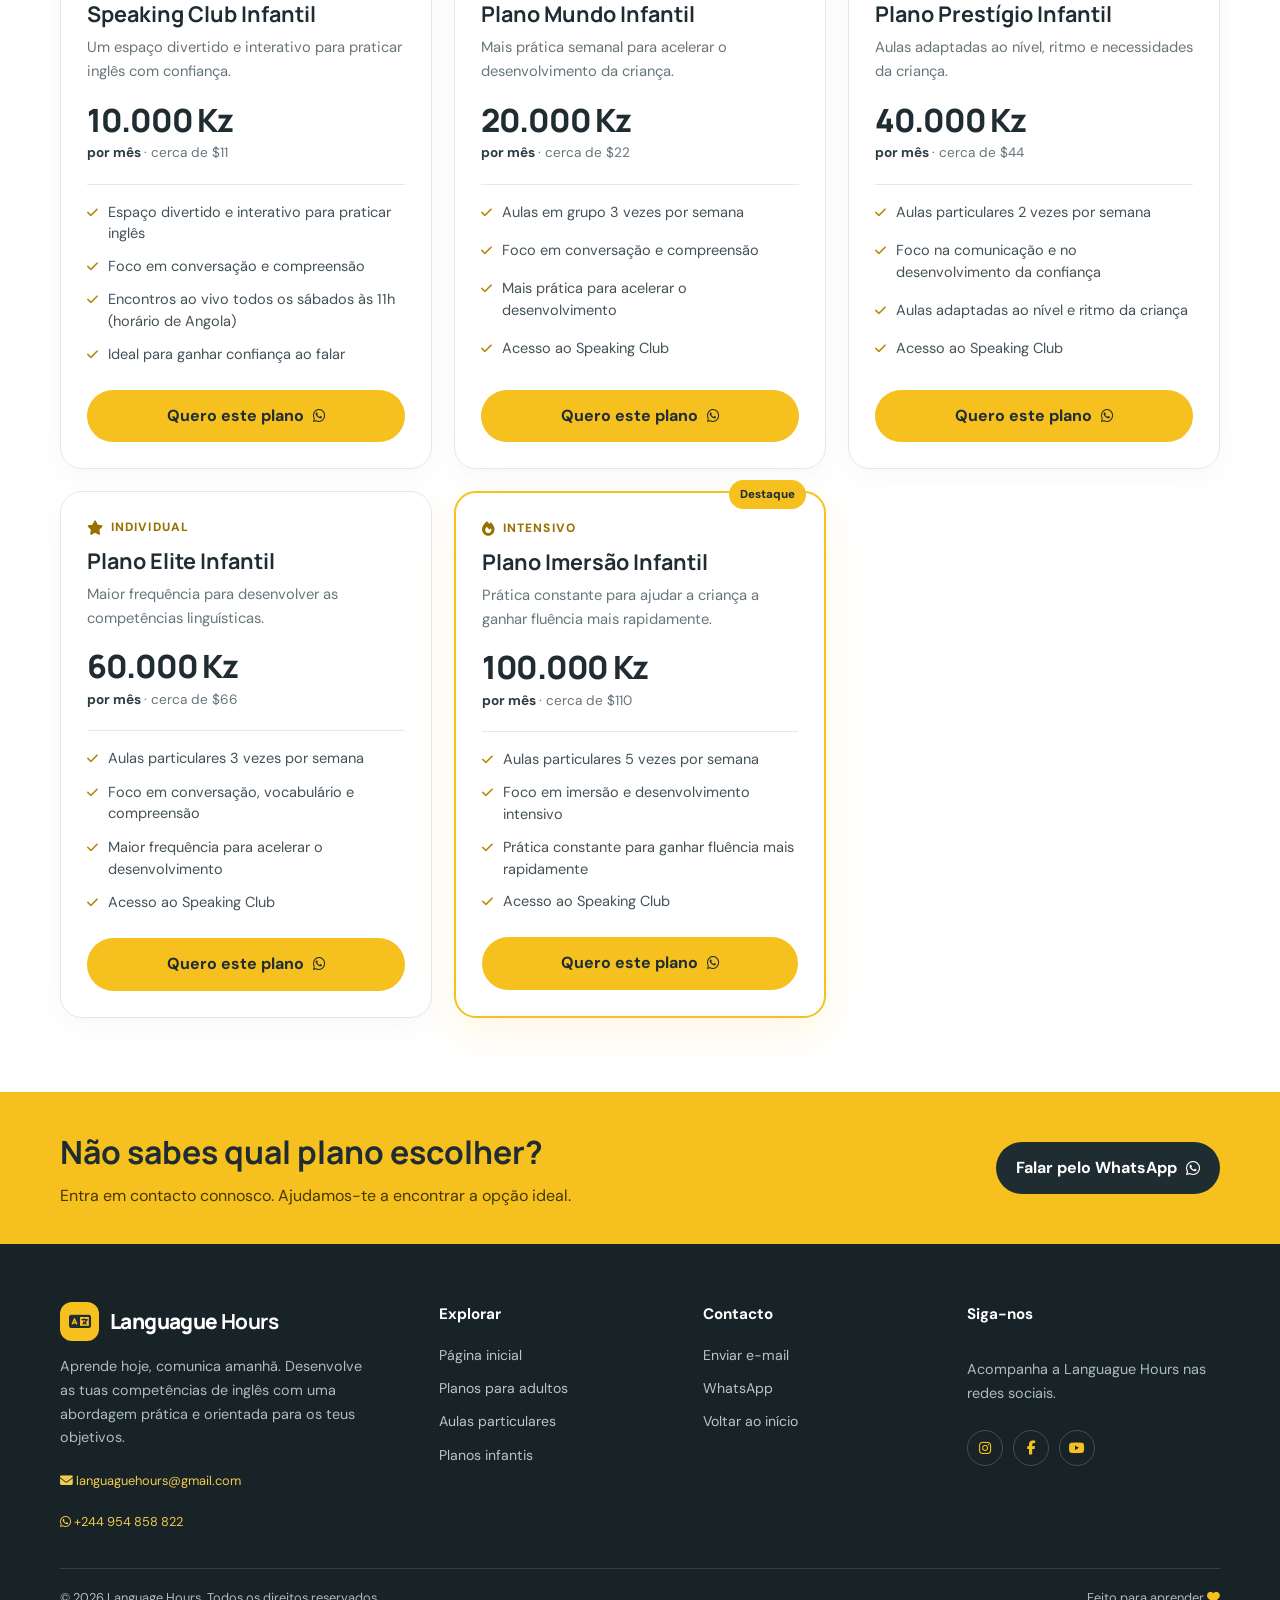
==== commit e078cb5c: "adicionar arquivos" ====
--- a/Curso.html
+++ b/Curso.html
@@ -30,10 +30,13 @@
      <a href="index.html">
       Inicio
      </a>
-     <a href="home.html#metodo">
+     <a href="Curso.html">
+      Cursos
+     </a>
+     <a href="Sobre.html">
       Sobre Nós
      </a>
-     <a href="home.html#testemunhos">
+     <a href="Perguntas-frequentes.html">
       Perguntas Frequentes
      </a>
      <a href="home.html#contacto">
--- a/css/curso.css
+++ b/css/curso.css
@@ -780,3 +780,4 @@
 @media (prefers-reduced-motion: reduce) {
   .plans-video-slide { transition: none; transform: none; }
 } 
+
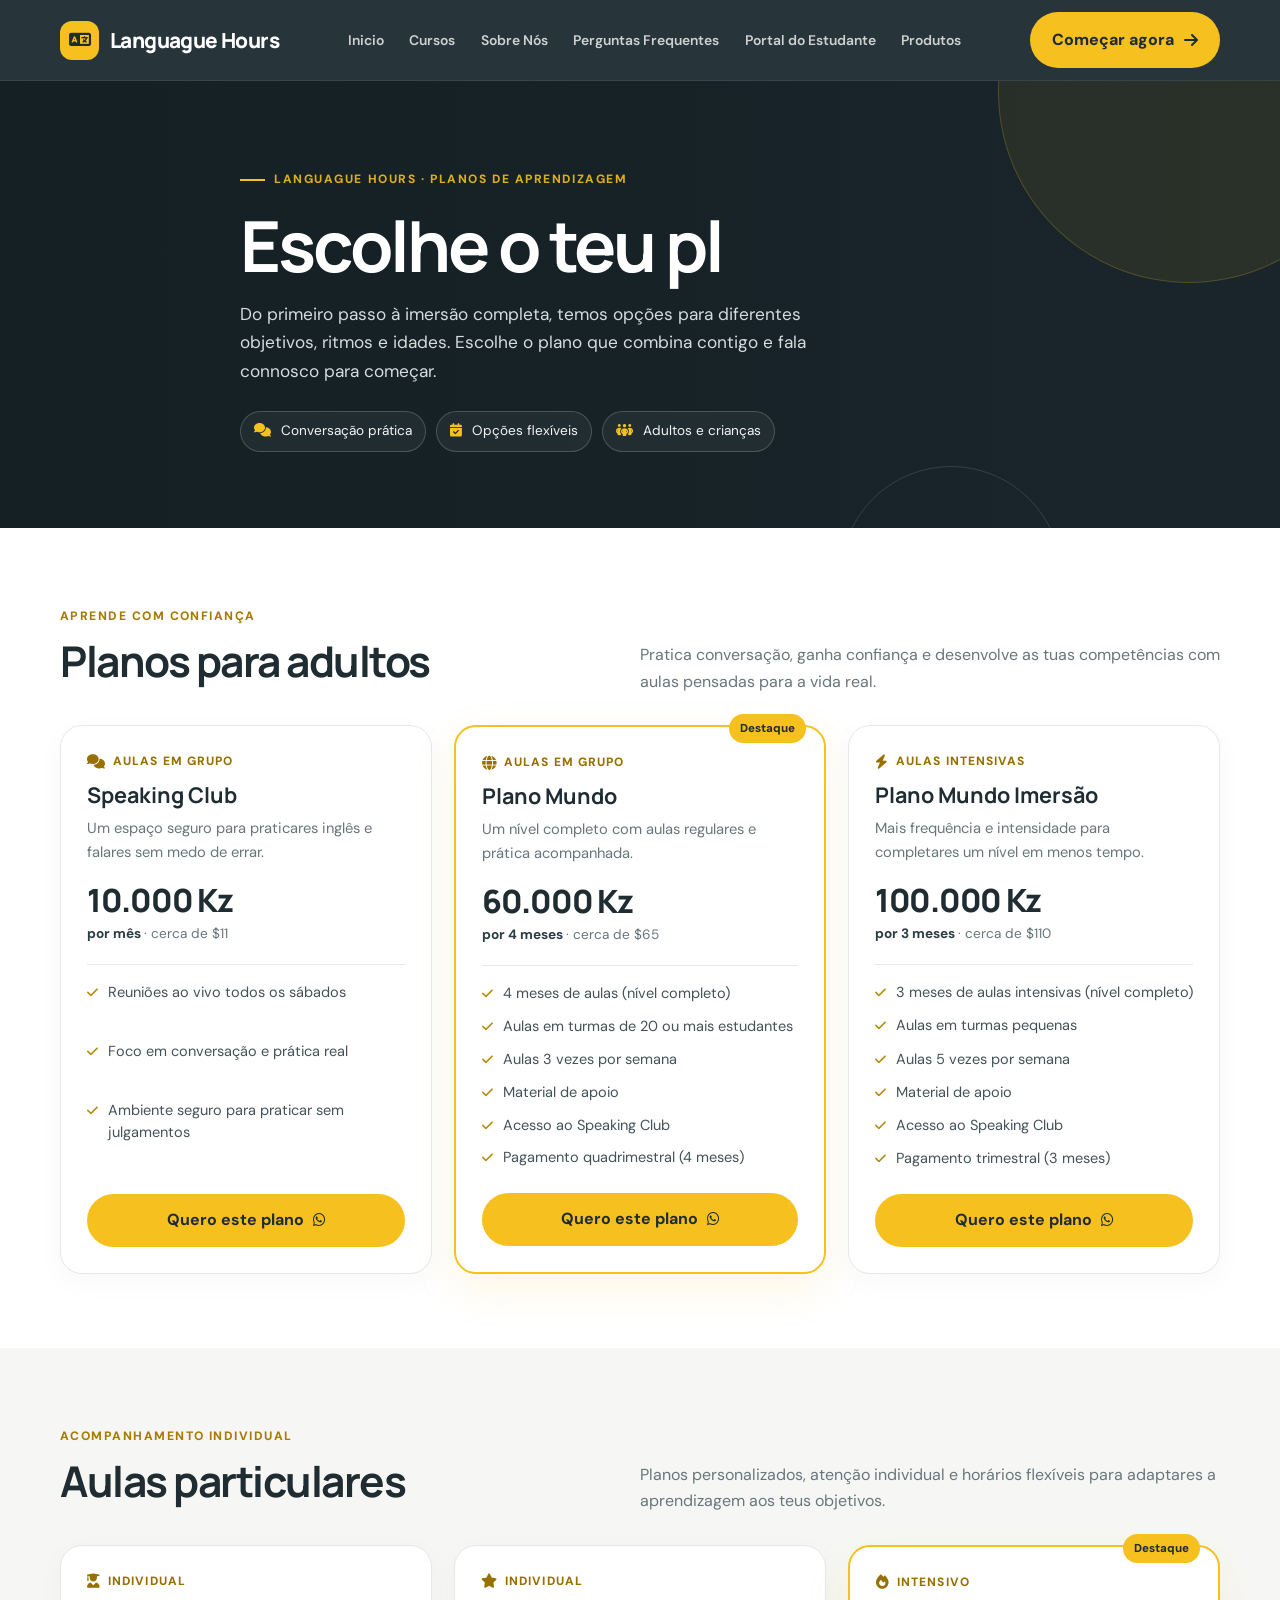
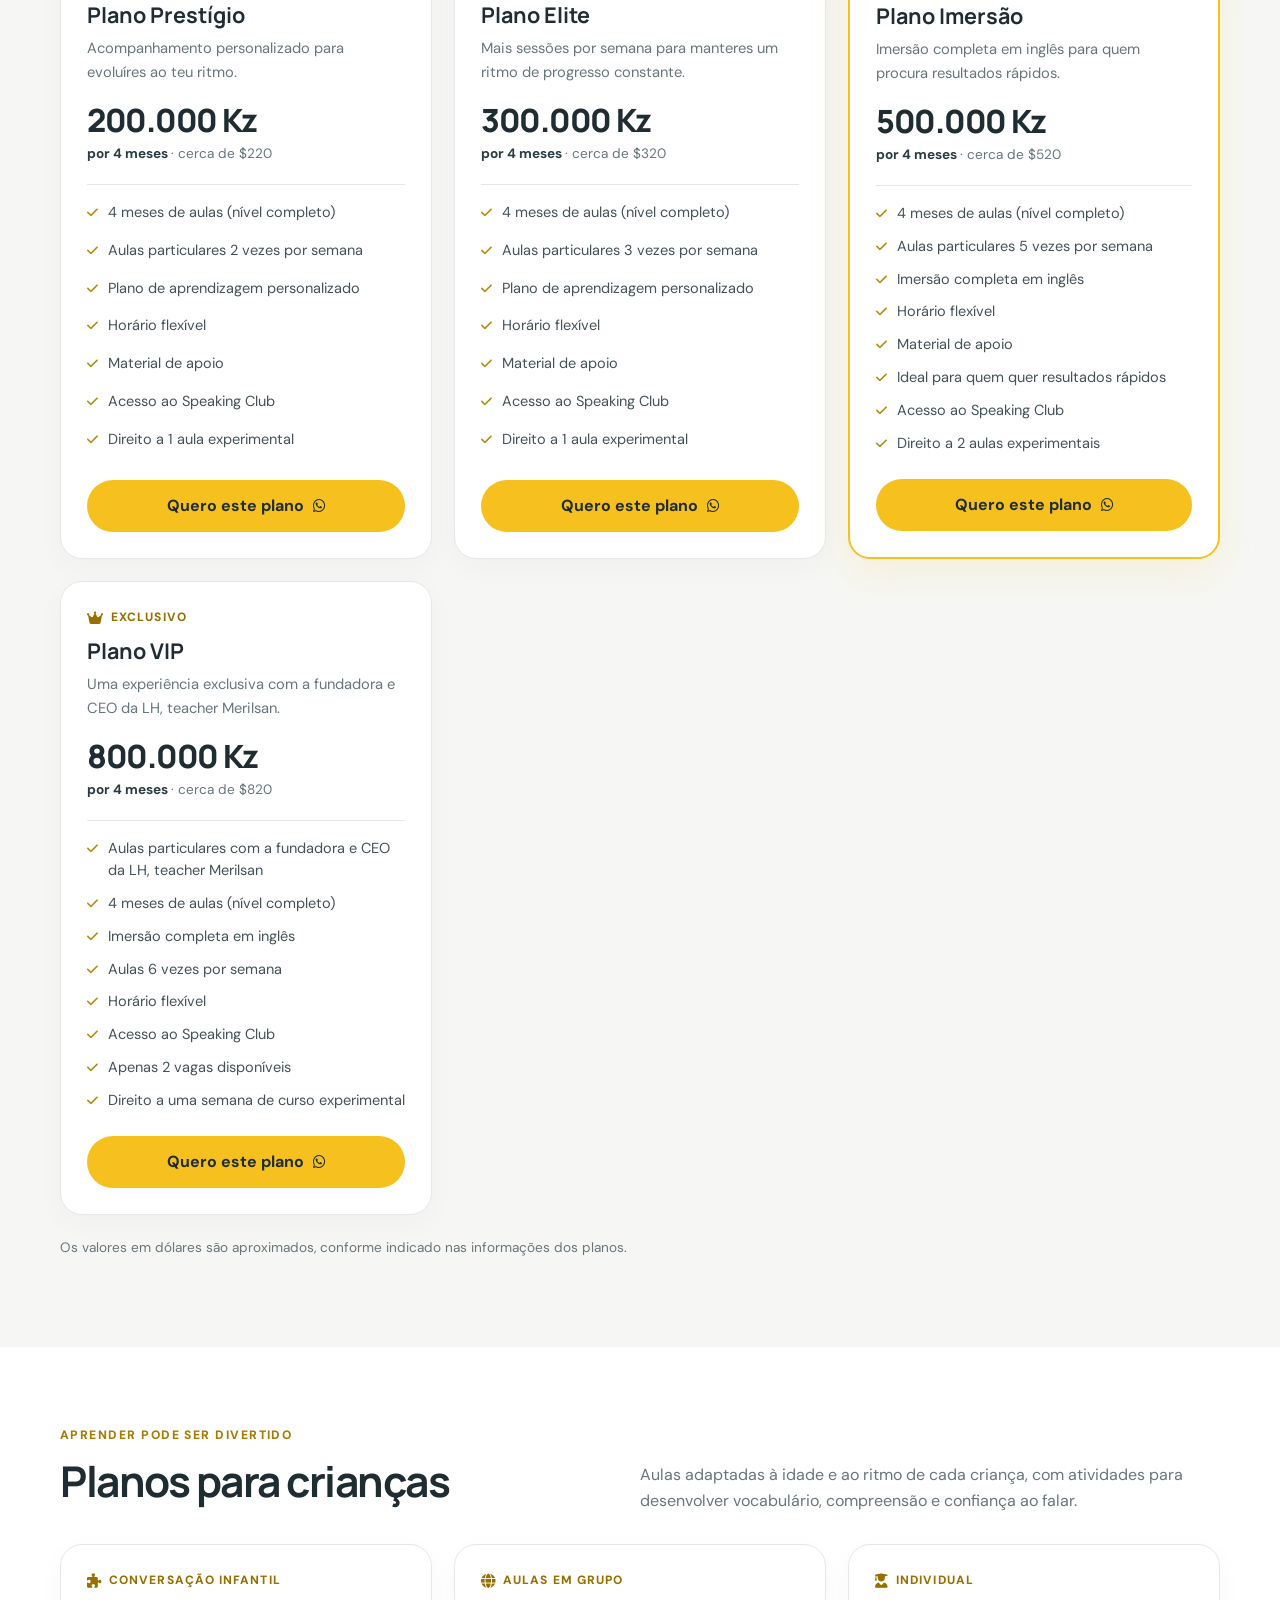
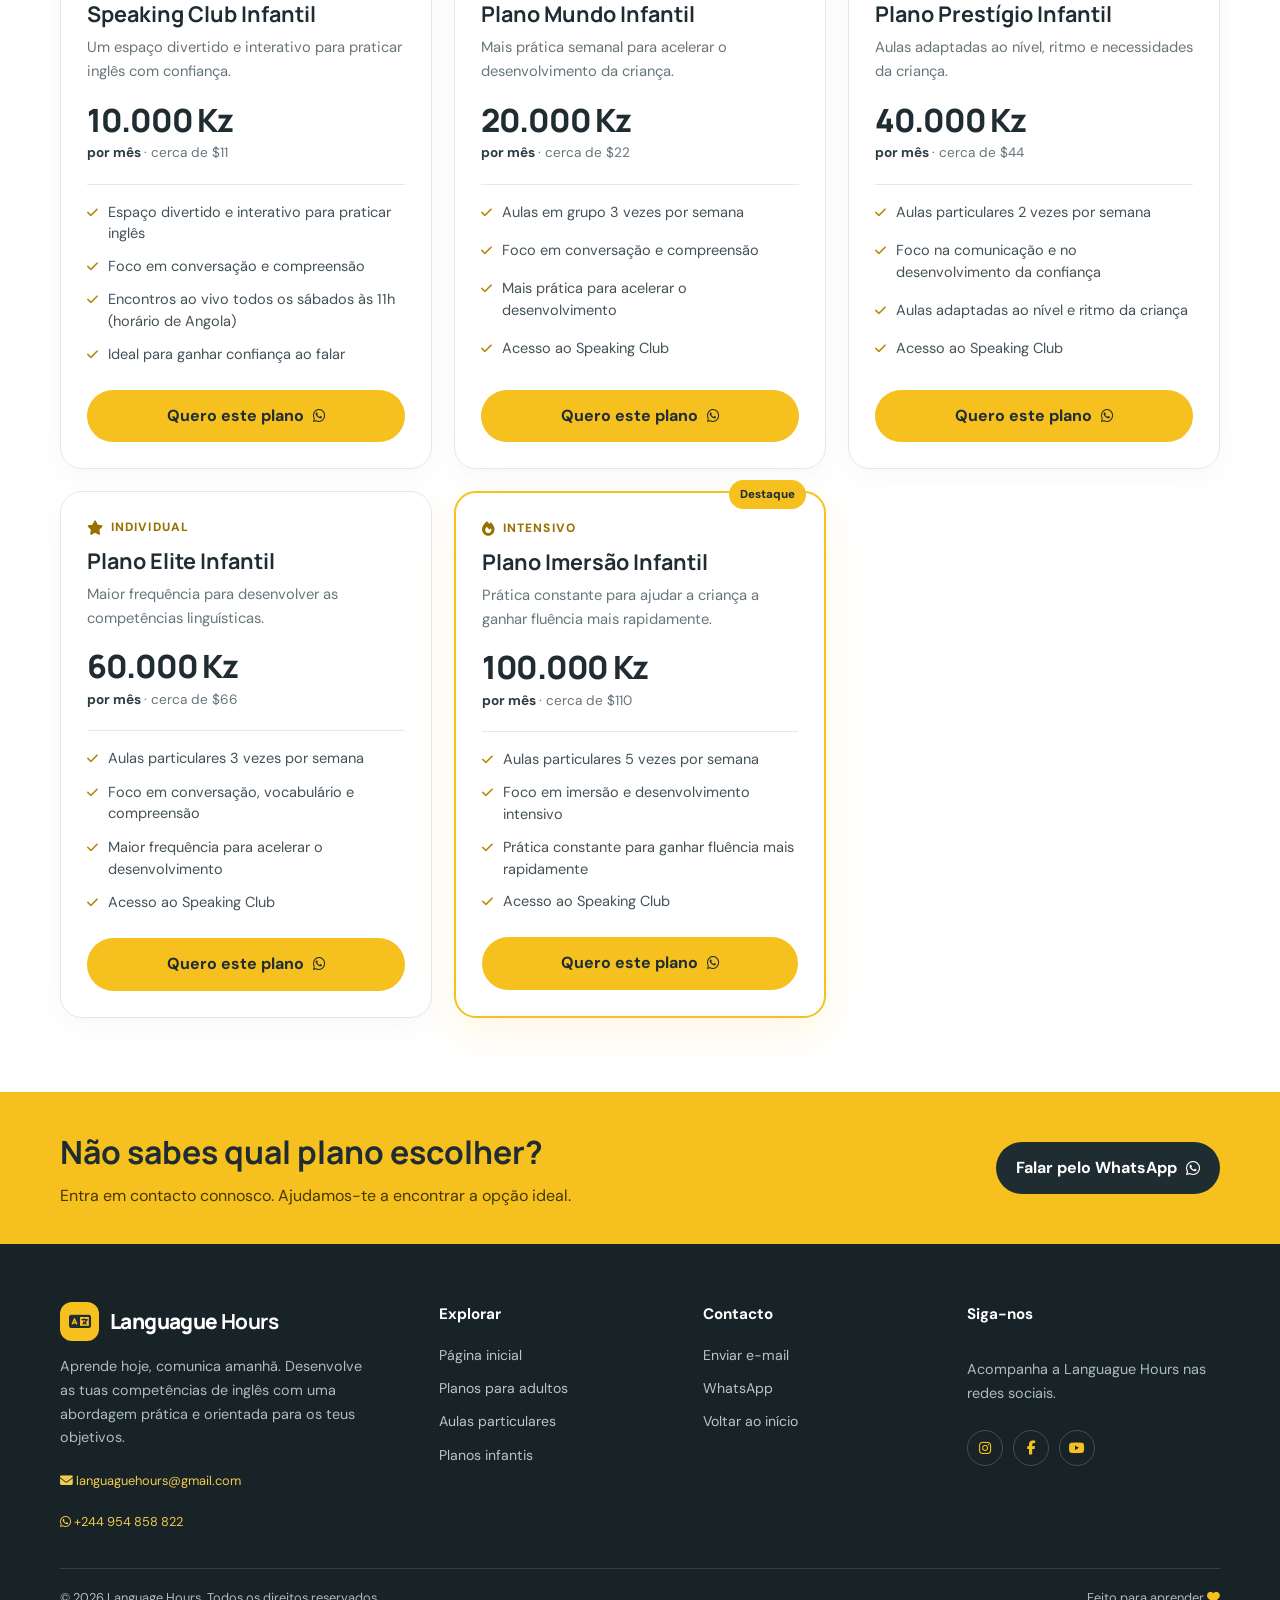
==== commit 59a8cc49: "atualizado" ====
--- a/Curso.html
+++ b/Curso.html
@@ -39,10 +39,10 @@
      <a href="Perguntas-frequentes.html">
       Perguntas Frequentes
      </a>
-     <a href="home.html#contacto">
+     <a href="dashboard.html">
       Portal do Estudante
      </a>
-     <a href="home.html#metodo">
+     <a href="Produtos.html">
       Produtos
      </a>
     </nav>
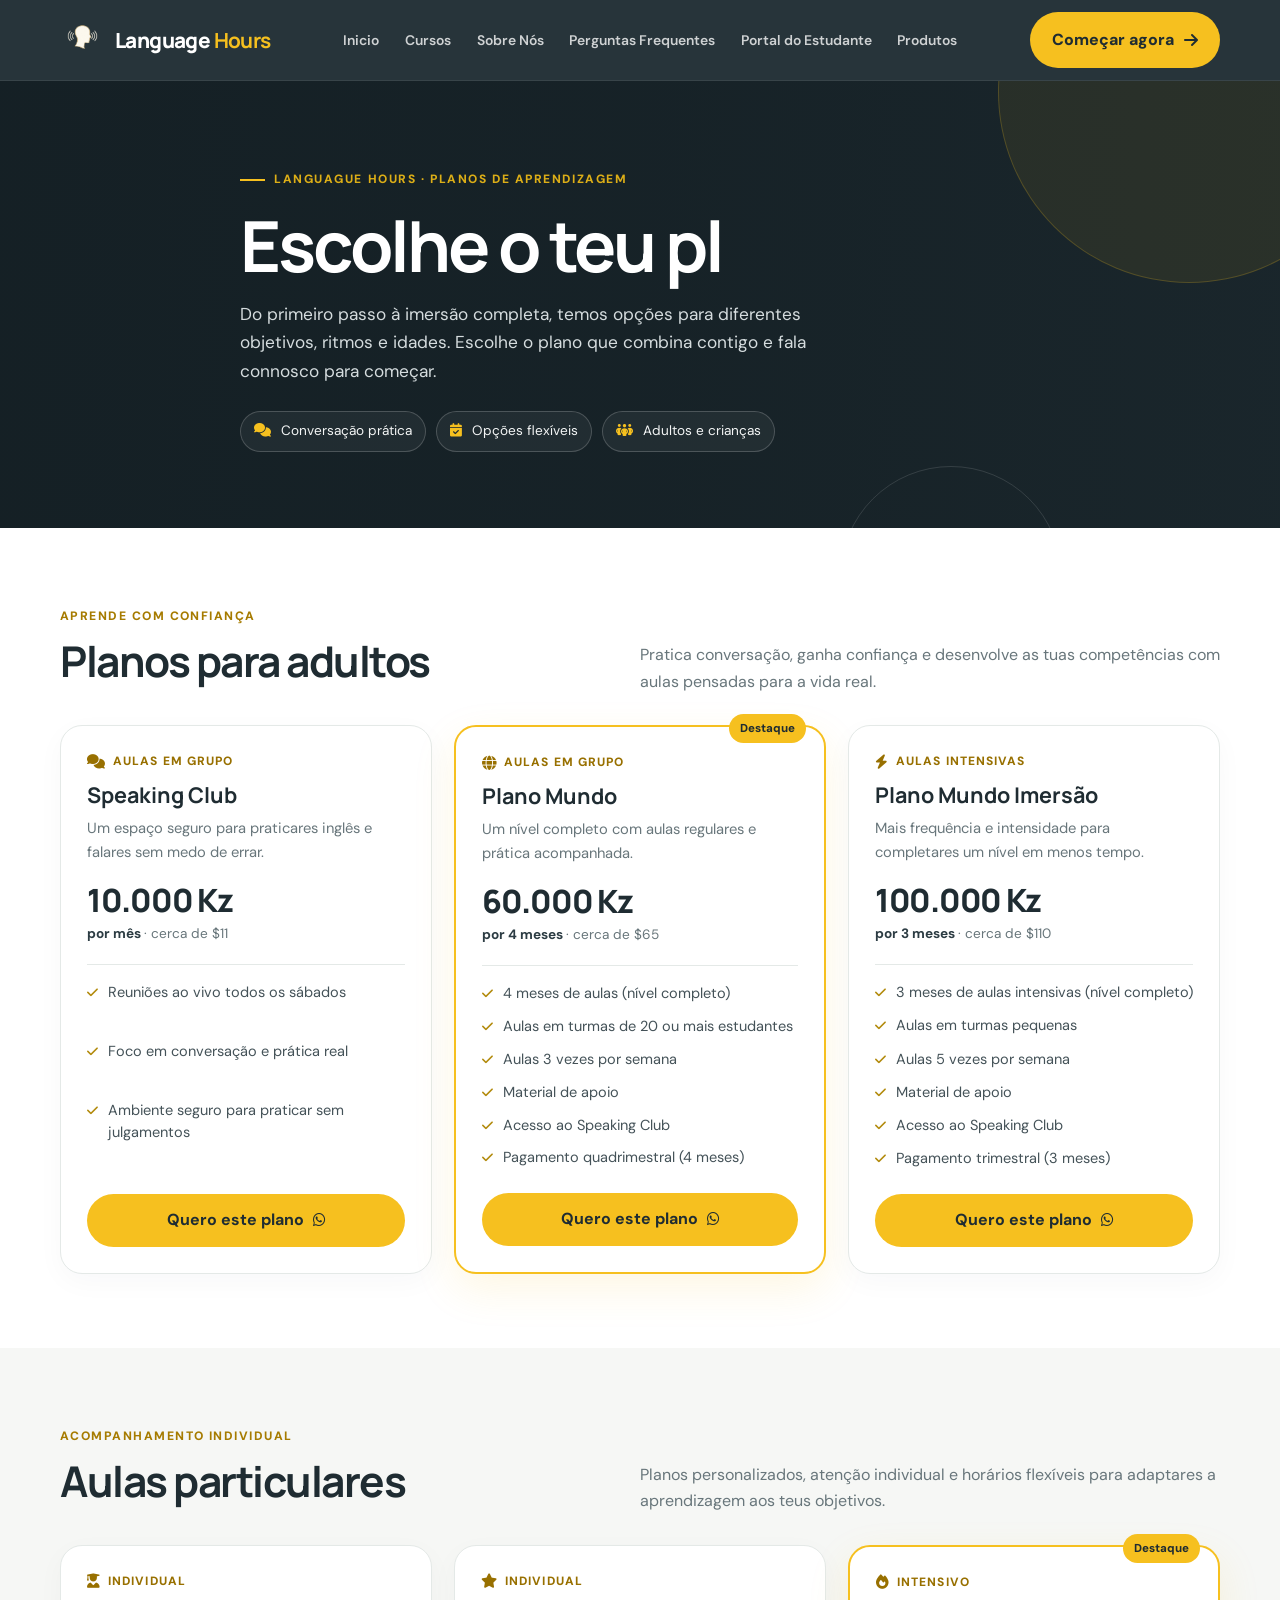
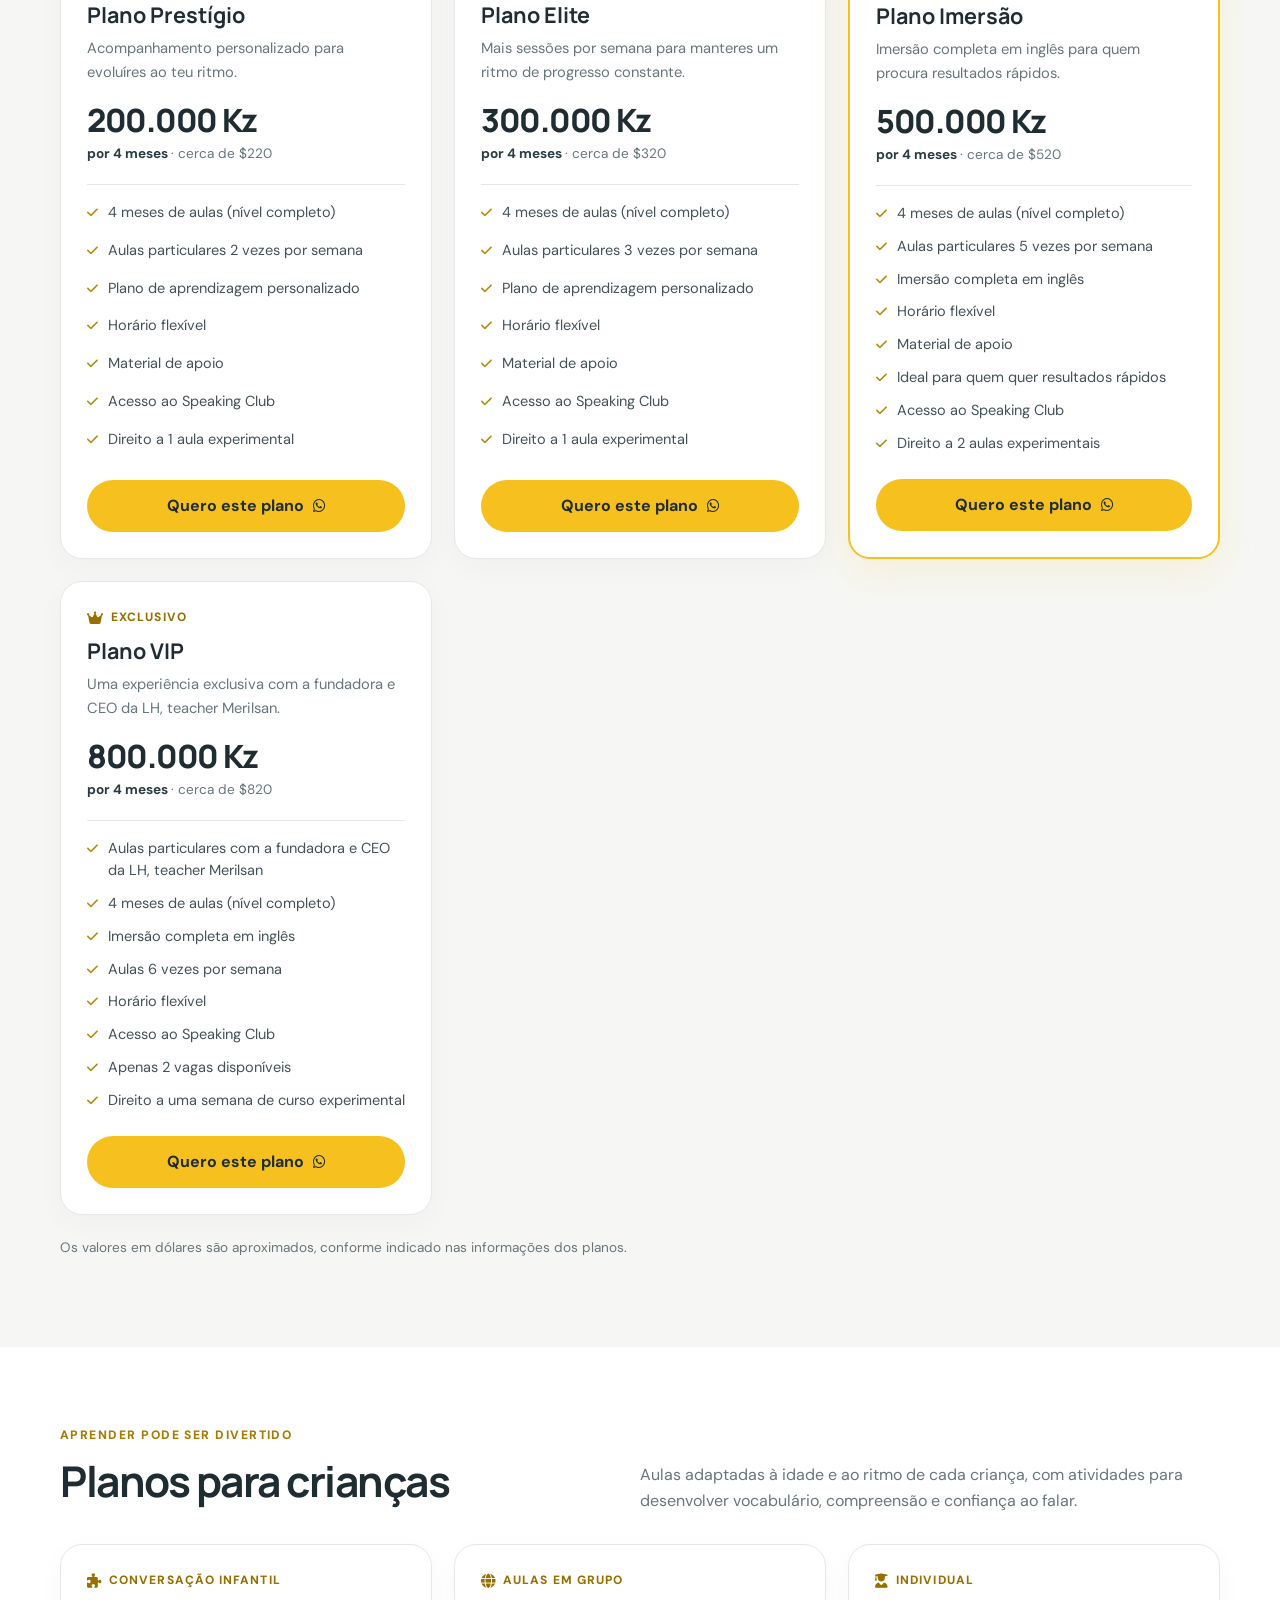
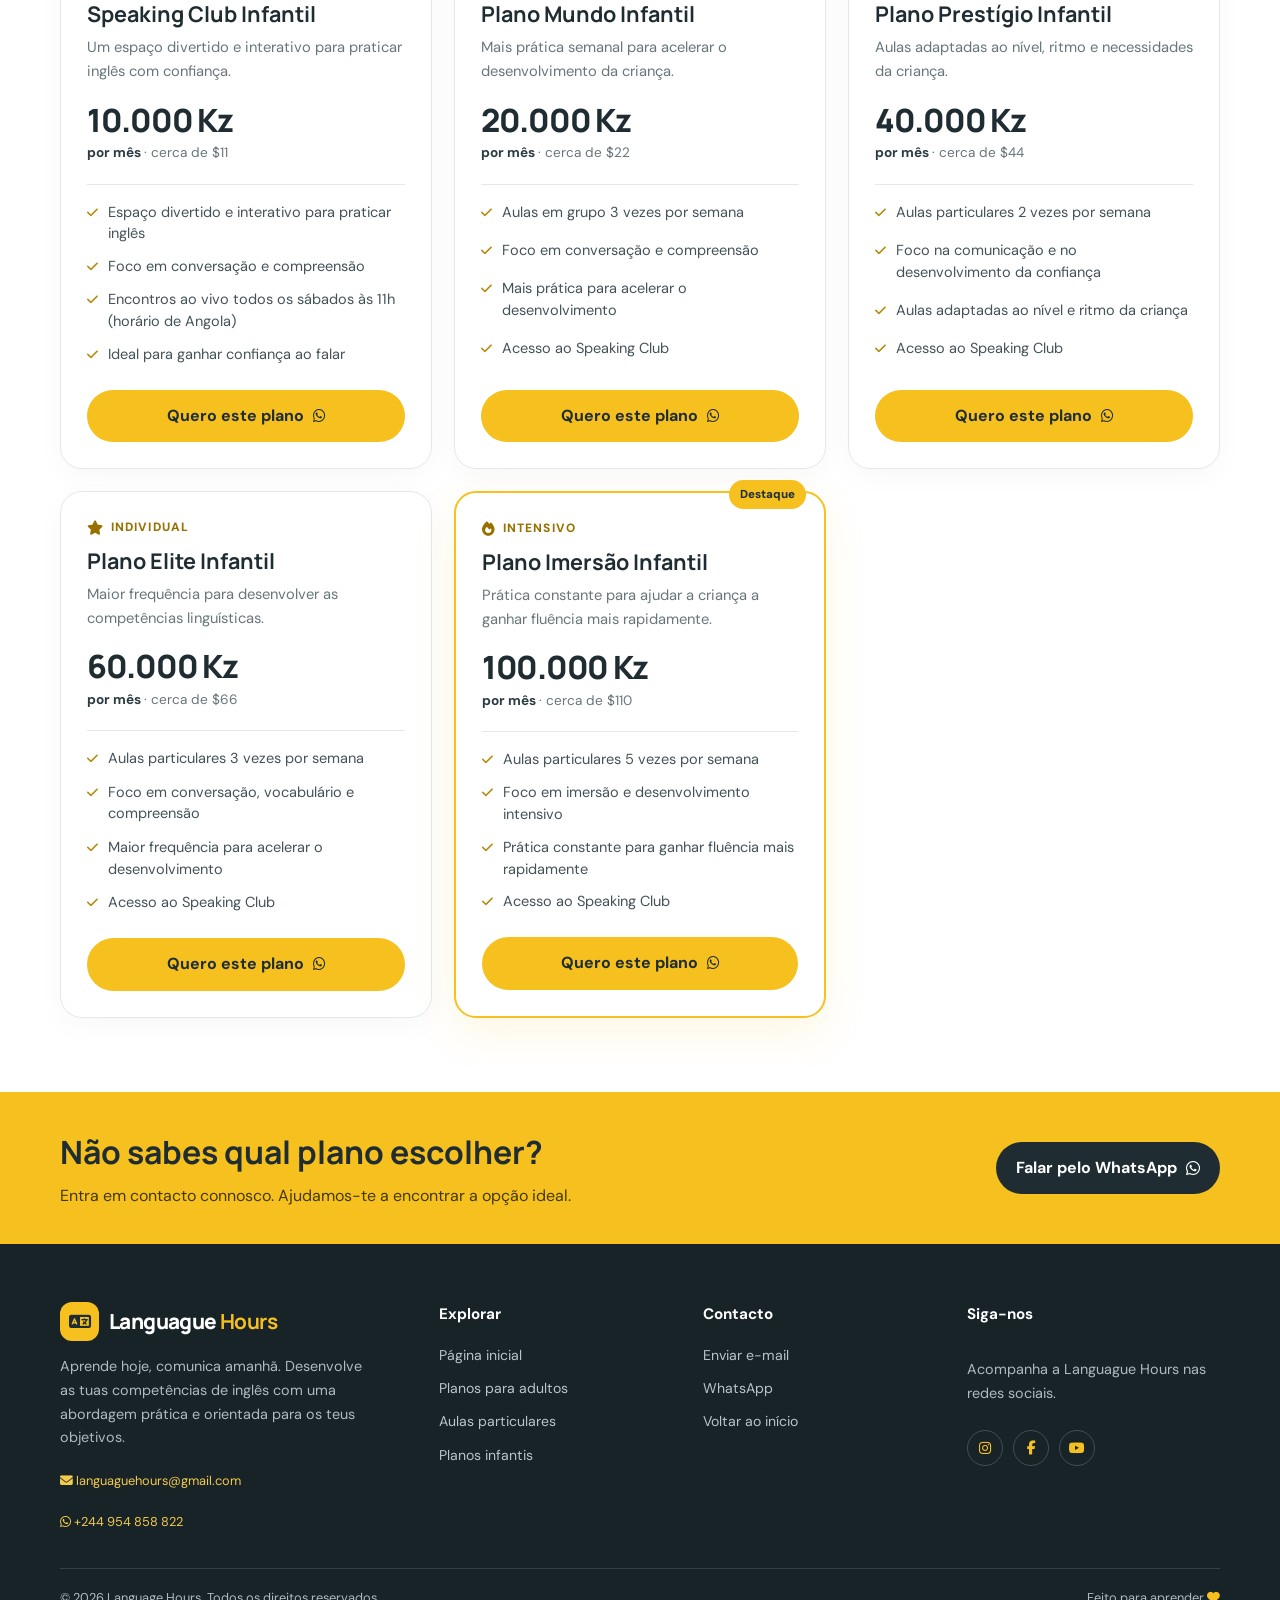
==== commit 83f4f398: "LOGOTIPO INCLUIDO" ====
--- a/Curso.html
+++ b/Curso.html
@@ -15,17 +15,21 @@
  <link rel="stylesheet" href="css/curso.css">
  </head>
  <body>
-  <header class="header" id="inicio">
-   <div class="container nav">
-    <a aria-label="Languague Hours, página inicial" class="brand" href="home.html#inicio">
-     <span class="brand-mark">
-      <i aria-hidden="true" class="fa-solid fa-language">
-      </i>
-     </span>
-     <span>
-      Languague Hours
-     </span>
-    </a>
+<header class="header" id="inicio">
+    <div class="container nav">
+        <a aria-label="Language Hours, página inicial"
+           class="brand"
+           href="home.html#inicio">
+
+            <img src="img/logotipo.png"
+                 alt="Language Hours"
+                 class="brand-logo">
+
+            <span>
+                Language <b>Hours</b>
+            </span>
+
+        </a>
     <nav aria-label="Navegação principal" class="nav-links" id="navLinks">
      <a href="index.html">
       Inicio
--- a/css/curso.css
+++ b/css/curso.css
@@ -781,3 +781,20 @@
   .plans-video-slide { transition: none; transform: none; }
 } 
 
+
+.brand {
+    display: flex;
+    align-items: center;
+    gap: 10px;
+    text-decoration: none;
+}
+
+.brand-logo {
+    width: 45px;
+    height: 45px;
+    object-fit: contain;
+    display: block;
+}
+.brand b { 
+  color:var(--gold);
+}
